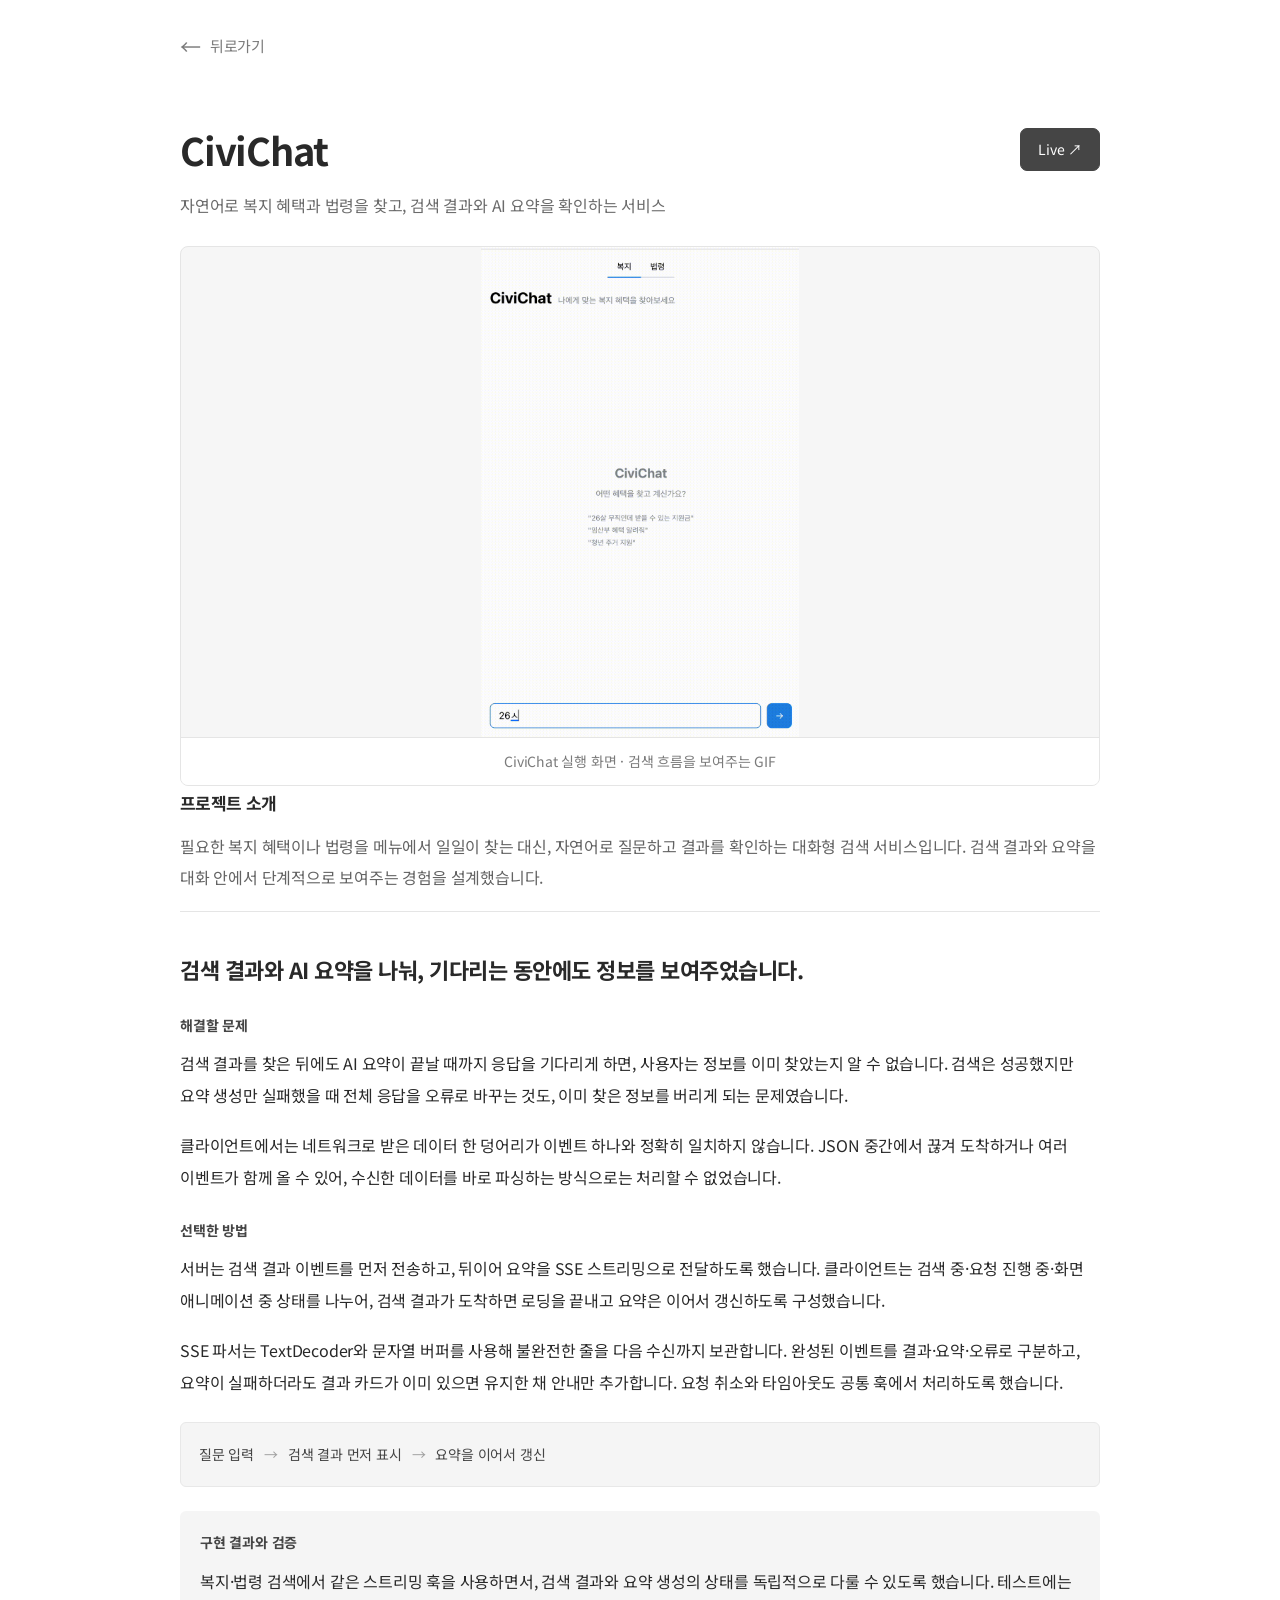
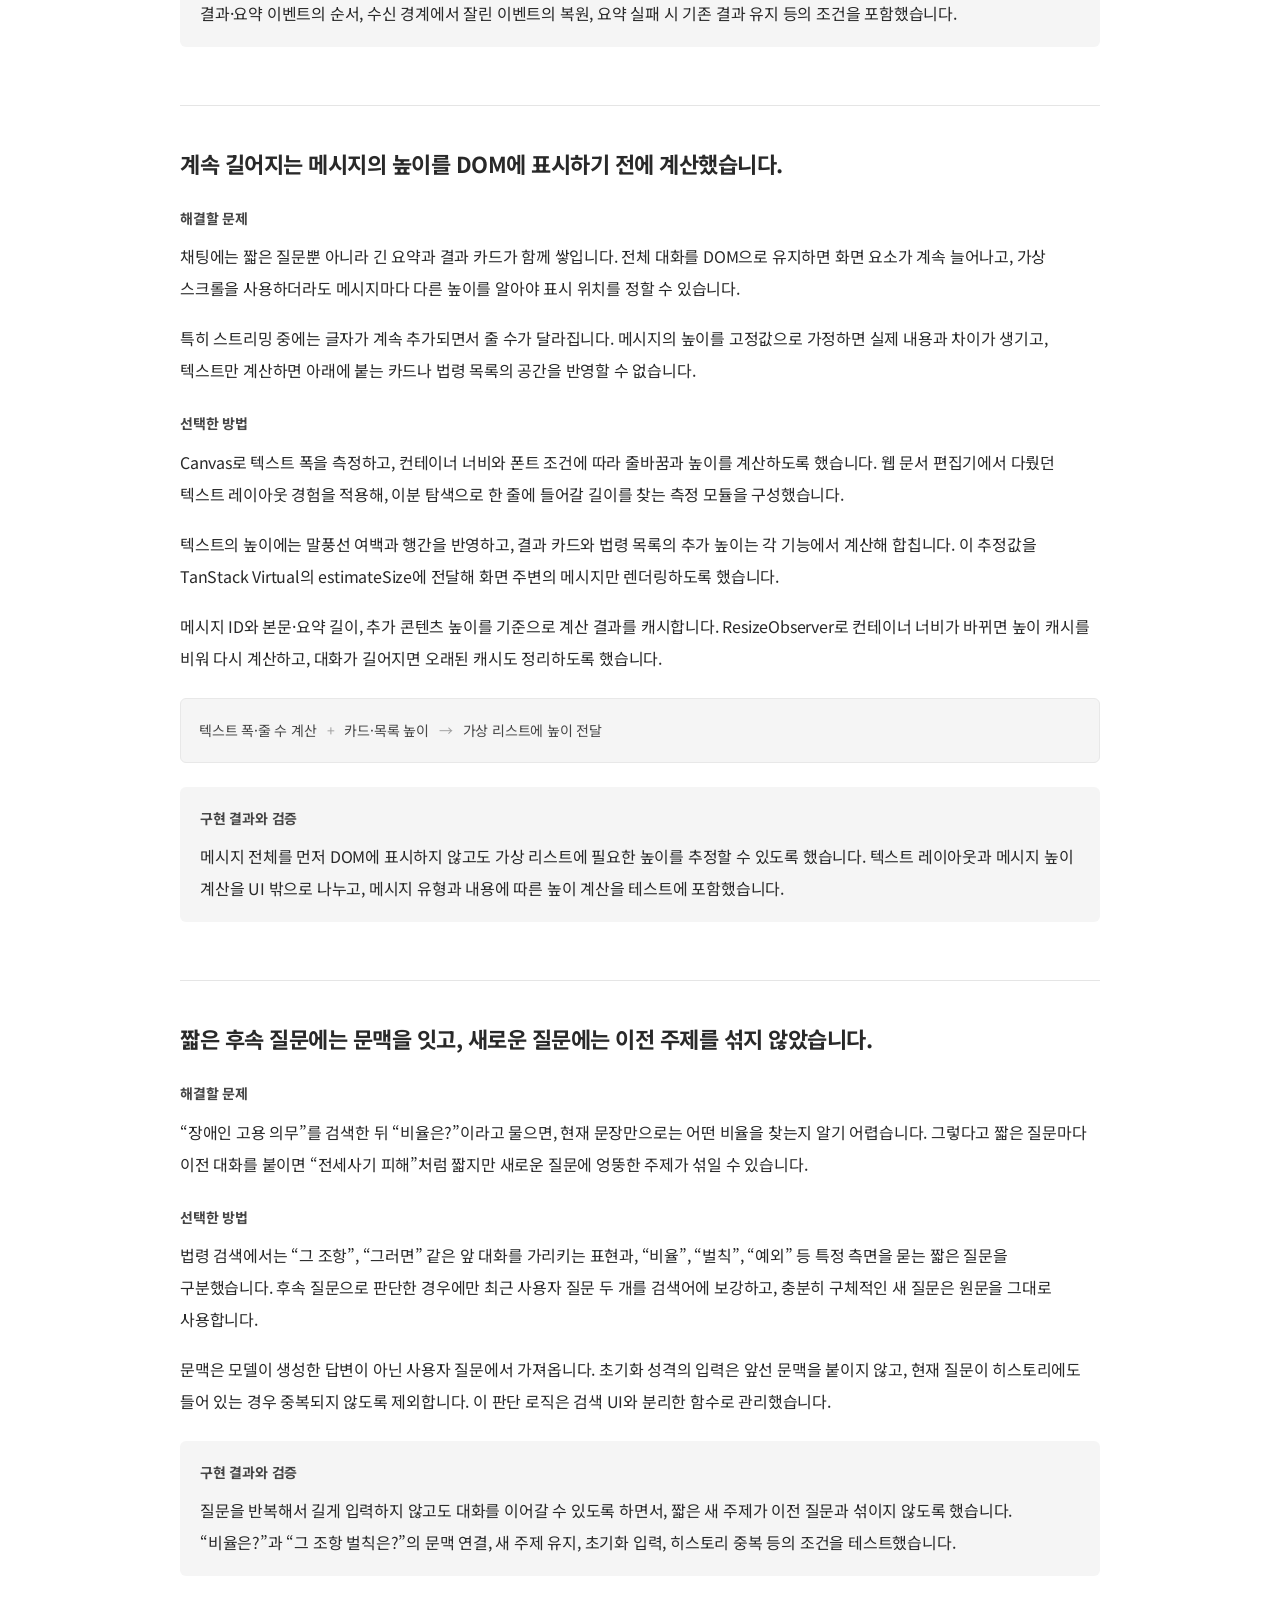
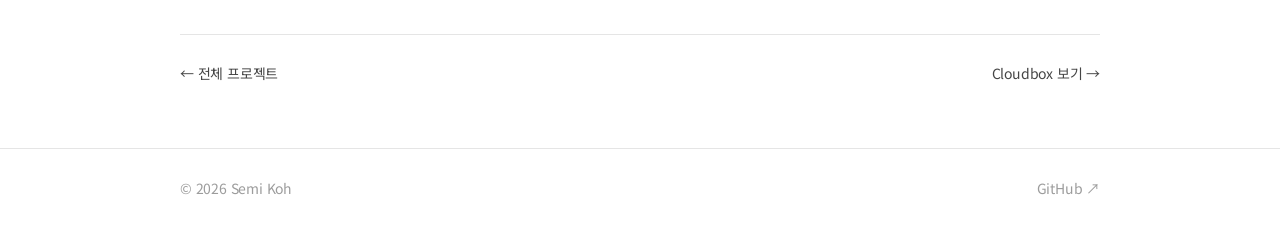
==== project-civichat.html @ ae6868f2 "Create portfolio" ====
<!doctype html><html lang="ko"><head><meta charset="utf-8"><meta name="viewport" content="width=device-width, initial-scale=1"><meta name="description" content="고세미의 프론트엔드 개발 포트폴리오. 렌더링 성능, 복잡한 UI, 오픈소스 기여를 소개합니다."><title>CiviChat · 고세미</title><link rel="stylesheet" href="style.css?v=20261123-17"></head><body><a class="skip" href="#main">본문 바로가기</a><header class="portfolio-back-header"><div class="wrap"><a href="projects.html" aria-label="프로젝트 목록으로 돌아가기"><span aria-hidden="true">←</span> 뒤로가기</a></div></header><main id="main" class="wrap"><article class="project-page project-detail"><header class="project-page-heading"><div class="project-title-row"><h1>CiviChat</h1><a class="button primary project-demo-button" href="https://civichat-kappa.vercel.app" target="_blank" rel="noopener noreferrer">Live ↗</a></div><p>자연어로 복지 혜택과 법령을 찾고, 검색 결과와 AI 요약을 확인하는 서비스</p></header><figure class="project-showcase civichat"><img src="assets/civichat.gif" alt="CiviChat 실행 화면"><figcaption>CiviChat 실행 화면 · 검색 흐름을 보여주는 GIF</figcaption></figure><section class="project-overview"><h2>프로젝트 소개</h2><p>필요한 복지 혜택이나 법령을 메뉴에서 일일이 찾는 대신, 자연어로 질문하고 결과를 확인하는 대화형 검색 서비스입니다. 검색 결과와 요약을 대화 안에서 단계적으로 보여주는 경험을 설계했습니다.</p></section><section class="project-cases">
<section class="project-case"><h3>검색 결과와 AI 요약을 나눠, 기다리는 동안에도 정보를 보여주었습니다.</h3>
<div><h4>해결할 문제</h4><p>검색 결과를 찾은 뒤에도 AI 요약이 끝날 때까지 응답을 기다리게 하면, 사용자는 정보를 이미 찾았는지 알 수 없습니다. 검색은 성공했지만 요약 생성만 실패했을 때 전체 응답을 오류로 바꾸는 것도, 이미 찾은 정보를 버리게 되는 문제였습니다.</p><p>클라이언트에서는 네트워크로 받은 데이터 한 덩어리가 이벤트 하나와 정확히 일치하지 않습니다. JSON 중간에서 끊겨 도착하거나 여러 이벤트가 함께 올 수 있어, 수신한 데이터를 바로 파싱하는 방식으로는 처리할 수 없었습니다.</p></div>
<div><h4>선택한 방법</h4><p>서버는 검색 결과 이벤트를 먼저 전송하고, 뒤이어 요약을 SSE 스트리밍으로 전달하도록 했습니다. 클라이언트는 검색 중·요청 진행 중·화면 애니메이션 중 상태를 나누어, 검색 결과가 도착하면 로딩을 끝내고 요약은 이어서 갱신하도록 구성했습니다.</p><p>SSE 파서는 TextDecoder와 문자열 버퍼를 사용해 불완전한 줄을 다음 수신까지 보관합니다. 완성된 이벤트를 결과·요약·오류로 구분하고, 요약이 실패하더라도 결과 카드가 이미 있으면 유지한 채 안내만 추가합니다. 요청 취소와 타임아웃도 공통 훅에서 처리하도록 했습니다.</p></div>
<div class="case-flow" aria-label="응답 처리 흐름"><span>질문 입력</span><span aria-hidden="true">→</span><span>검색 결과 먼저 표시</span><span aria-hidden="true">→</span><span>요약을 이어서 갱신</span></div>
<div class="case-outcome"><h4>구현 결과와 검증</h4><p>복지·법령 검색에서 같은 스트리밍 훅을 사용하면서, 검색 결과와 요약 생성의 상태를 독립적으로 다룰 수 있도록 했습니다. 테스트에는 결과·요약 이벤트의 순서, 수신 경계에서 잘린 이벤트의 복원, 요약 실패 시 기존 결과 유지 등의 조건을 포함했습니다.</p></div></section>
<section class="project-case"><h3>계속 길어지는 메시지의 높이를 DOM에 표시하기 전에 계산했습니다.</h3>
<div><h4>해결할 문제</h4><p>채팅에는 짧은 질문뿐 아니라 긴 요약과 결과 카드가 함께 쌓입니다. 전체 대화를 DOM으로 유지하면 화면 요소가 계속 늘어나고, 가상 스크롤을 사용하더라도 메시지마다 다른 높이를 알아야 표시 위치를 정할 수 있습니다.</p><p>특히 스트리밍 중에는 글자가 계속 추가되면서 줄 수가 달라집니다. 메시지의 높이를 고정값으로 가정하면 실제 내용과 차이가 생기고, 텍스트만 계산하면 아래에 붙는 카드나 법령 목록의 공간을 반영할 수 없습니다.</p></div>
<div><h4>선택한 방법</h4><p>Canvas로 텍스트 폭을 측정하고, 컨테이너 너비와 폰트 조건에 따라 줄바꿈과 높이를 계산하도록 했습니다. 웹 문서 편집기에서 다뤘던 텍스트 레이아웃 경험을 적용해, 이분 탐색으로 한 줄에 들어갈 길이를 찾는 측정 모듈을 구성했습니다.</p><p>텍스트의 높이에는 말풍선 여백과 행간을 반영하고, 결과 카드와 법령 목록의 추가 높이는 각 기능에서 계산해 합칩니다. 이 추정값을 TanStack Virtual의 estimateSize에 전달해 화면 주변의 메시지만 렌더링하도록 했습니다.</p><p>메시지 ID와 본문·요약 길이, 추가 콘텐츠 높이를 기준으로 계산 결과를 캐시합니다. ResizeObserver로 컨테이너 너비가 바뀌면 높이 캐시를 비워 다시 계산하고, 대화가 길어지면 오래된 캐시도 정리하도록 했습니다.</p></div>
<div class="case-flow" aria-label="메시지 높이 추정 흐름"><span>텍스트 폭·줄 수 계산</span><span aria-hidden="true">+</span><span>카드·목록 높이</span><span aria-hidden="true">→</span><span>가상 리스트에 높이 전달</span></div>
<div class="case-outcome"><h4>구현 결과와 검증</h4><p>메시지 전체를 먼저 DOM에 표시하지 않고도 가상 리스트에 필요한 높이를 추정할 수 있도록 했습니다. 텍스트 레이아웃과 메시지 높이 계산을 UI 밖으로 나누고, 메시지 유형과 내용에 따른 높이 계산을 테스트에 포함했습니다.</p></div></section>
<section class="project-case"><h3>짧은 후속 질문에는 문맥을 잇고, 새로운 질문에는 이전 주제를 섞지 않았습니다.</h3>
<div><h4>해결할 문제</h4><p>“장애인 고용 의무”를 검색한 뒤 “비율은?”이라고 물으면, 현재 문장만으로는 어떤 비율을 찾는지 알기 어렵습니다. 그렇다고 짧은 질문마다 이전 대화를 붙이면 “전세사기 피해”처럼 짧지만 새로운 질문에 엉뚱한 주제가 섞일 수 있습니다.</p></div>
<div><h4>선택한 방법</h4><p>법령 검색에서는 “그 조항”, “그러면” 같은 앞 대화를 가리키는 표현과, “비율”, “벌칙”, “예외” 등 특정 측면을 묻는 짧은 질문을 구분했습니다. 후속 질문으로 판단한 경우에만 최근 사용자 질문 두 개를 검색어에 보강하고, 충분히 구체적인 새 질문은 원문을 그대로 사용합니다.</p><p>문맥은 모델이 생성한 답변이 아닌 사용자 질문에서 가져옵니다. 초기화 성격의 입력은 앞선 문맥을 붙이지 않고, 현재 질문이 히스토리에도 들어 있는 경우 중복되지 않도록 제외합니다. 이 판단 로직은 검색 UI와 분리한 함수로 관리했습니다.</p></div>
<div class="case-outcome"><h4>구현 결과와 검증</h4><p>질문을 반복해서 길게 입력하지 않고도 대화를 이어갈 수 있도록 하면서, 짧은 새 주제가 이전 질문과 섞이지 않도록 했습니다. “비율은?”과 “그 조항 벌칙은?”의 문맥 연결, 새 주제 유지, 초기화 입력, 히스토리 중복 등의 조건을 테스트했습니다.</p></div></section></section><nav class="project-bottom-nav" aria-label="프로젝트 이동"><a href="projects.html">← 전체 프로젝트</a><a href="project-cloudbox.html">Cloudbox 보기 →</a></nav></article></main><footer><div class="wrap"><span>© 2026 Semi Koh</span><a href="https://github.com/semimikoh" target="_blank" rel="noopener noreferrer">GitHub ↗</a></div></footer><script src="script.js"></script></body></html>
---- style.css ----
@import url('https://fonts.googleapis.com/css2?family=Noto+Sans+KR:wght@400;500;600;700&display=swap');
:root{--accent:#6c6c6c;--ink:#2c2c2c;--muted:#808080;--line:#e3e3e3;--surface:#f7f7f7}*{box-sizing:border-box}html{scroll-behavior:smooth;scroll-padding-top:80px}body{margin:0;background:#ffffff;color:var(--ink);font:16px/1.95 'Noto Sans KR',sans-serif;word-break:keep-all}a{color:inherit;text-decoration:none}a:hover{color:var(--accent)}a:focus-visible,button:focus-visible{outline:2px solid var(--accent);outline-offset:5px}::selection{background:#e9e9e9}.wrap{max-width:880px;margin:auto;padding:0 34px}.header{border-bottom:1px solid var(--line)}.header .wrap{height:53px;display:flex;align-items:center;justify-content:space-between;font-size:14px;color:var(--muted)}.header .section-name{font-size:14px;letter-spacing:1.6px;color:var(--accent);font-weight:700}.profile{padding:40px 0 75px;display:grid;grid-template-columns:205px 1fr;gap:30px}.profile-mark{height:205px;border:1.5px solid var(--accent);border-radius:50%;background:#f7f7f7;display:flex;align-items:center;justify-content:center;font:400 92px/1 Georgia,serif;color:#555555}.profile-mark span{color:#a8a8a8}h1{font-size:32px;line-height:1.5;letter-spacing:-1.2px;margin:0 0 4px}p{margin:0 0 20px}.subtitle{color:var(--muted);margin-bottom:16px}.profile-text{font-size:16px;line-height:2.05}.profile-text p{margin-bottom:24px}.profile-links{display:flex;gap:11px;flex-wrap:wrap;font-size:14px;color:var(--accent);margin-top:30px}.profile-links span{color:var(--line)}.home-links{display:grid;grid-template-columns:repeat(3,1fr);gap:20px;margin:8px 0 55px}.home-links>a{border:1px solid var(--line);border-radius:10px;padding:21px 20px;transition:border-color .15s}.home-links>a:hover{border-color:var(--accent)}.home-links h2{font-size:16px;margin:0 0 9px}.home-links p{font-size:14px;color:var(--muted);line-height:1.9;margin:0 0 17px}.keywords{font-size:14px;color:var(--accent);line-height:1.8}.education{padding-bottom:20px}.education h2{font-size:18px;color:var(--accent);border-bottom:1px solid var(--line);padding-bottom:7px}.education h3{font-size:16px;margin:5px 0}.education p{font-size:14px}.date{color:var(--muted);font-size:14px}.page-intro{padding:48px 0 0}.page-intro h1{font-size:23px;letter-spacing:-.7px;color:var(--accent);border-bottom:1px solid var(--line);padding-bottom:5px;margin:0 0 23px}.page-intro p{color:var(--muted);font-size:14px}.career{padding:26px 0 34px;border-bottom:1px solid var(--line)}.career:last-child{border-bottom:0}.career h2{font-size:17px;line-height:1.6;margin:0 0 4px}.career .date{display:inline-block;margin:0 0 7px}.role{font-size:14px;color:var(--muted);margin:0 0 14px}.role br{display:none}.tags{display:flex;flex-wrap:wrap;gap:8px;margin:13px 0 19px}.tag{color:var(--accent);border:1px solid #dbdbdb;border-radius:14px;padding:0 10px;font-size:14px;line-height:1.7}.case{margin:25px 0}.case:last-child{margin-bottom:0}.case h3{font-size:16px;margin:0 0 9px;line-height:1.7}.case p{font-size:14px;margin:6px 0;line-height:1.95}.case b{color:var(--accent);font-size:14px;margin-right:6px}.case b:after{content:':';margin-left:2px}.case a{color:var(--accent);font-size:14px;text-decoration:underline;text-underline-offset:4px}.project{margin:38px 0 60px}.project-top{display:grid;grid-template-columns:1fr 1fr;gap:40px;align-items:start}.project-visual{min-height:250px;display:flex;align-items:center;justify-content:center;background:#f6f6f6;padding:16px}.project-visual img{width:100%;display:block}.project-visual.phone{background:white}.project-visual.phone img{width:auto;max-width:100%;max-height:480px;border:1px solid var(--line);border-radius:18px}.eyebrow{font-size:14px;letter-spacing:1.2px;color:var(--muted)}.project-copy h2{font-size:24px;margin:7px 0 14px;letter-spacing:-.7px}.project-copy p{font-size:14px;line-height:2}.actions{display:flex;gap:10px;margin:20px 0}.button{display:inline-block;border:1px solid var(--accent);color:var(--accent);border-radius:22px;padding:6px 15px;font-size:14px}.button.primary{background:var(--accent);color:white}.project-stories{margin-top:35px}.detail>div{margin:28px 0}.detail h3{font-size:18px;line-height:1.7;margin:0 0 13px}.detail p{font-size:14px;line-height:2}.oss-row{display:grid;grid-template-columns:125px 1fr 20px;gap:20px;border-bottom:1px solid var(--line);padding:24px 0}.oss-row h3{font-size:16px;margin:0 0 5px}.oss-row p{font-size:14px;color:#686868;margin:0}.repo{font-size:14px;color:var(--accent);font-weight:600}.pr{font-size:14px;color:var(--muted)}.section{margin-bottom:35px}.about-grid{display:grid;grid-template-columns:120px 1fr;gap:24px;margin:0 0 40px}.about-grid h2{font-size:14px;margin:0;padding-top:3px;text-align:right}.about-grid p{font-size:14px;line-height:2.1;margin:0 0 23px}.small-link{color:var(--accent);font-size:14px}.section>.eyebrow{color:var(--accent)}.section>h2{font-size:18px}.stack{display:grid;grid-template-columns:repeat(3,1fr);gap:22px}.stack h3{font-size:14px}.stack p{font-size:14px;color:var(--muted)}.contact{border-top:1px solid var(--line);padding-top:25px;margin-top:25px;display:flex;align-items:center;justify-content:space-between;gap:20px}.contact h2{font-size:16px;margin:5px 0}.contact p{font-size:14px;color:var(--muted)}footer{margin:55px 0 0;padding:20px 0;border-top:1px solid var(--line);font-size:14px;color:var(--muted)}footer .wrap{display:flex;justify-content:space-between}.skip{position:absolute;top:-100px}.skip:focus{top:0;background:white;z-index:30}.filter{display:none}@media(max-width:700px){.wrap{padding:0 24px}.profile{grid-template-columns:1fr;padding:30px 0 40px;gap:23px}.profile-mark{width:110px;height:110px;font-size:52px}.profile h1{font-size:29px}.home-links{grid-template-columns:repeat(2,1fr);gap:12px}.home-links>a{padding:18px}.profile-text{font-size:14px}.project-top{grid-template-columns:1fr;gap:22px}.project-visual.phone img{max-height:400px}.about-grid{grid-template-columns:1fr;gap:7px;margin-bottom:25px}.about-grid h2{text-align:left;color:var(--accent);font-size:16px}.stack{grid-template-columns:1fr;gap:0}.oss-row{grid-template-columns:85px 1fr 12px;gap:10px}.contact{flex-direction:column;align-items:start}.page-intro{padding-top:30px}}

.section-title{font-size:22px!important;letter-spacing:-.5px;color:var(--accent);border-bottom:1px solid var(--line);padding-bottom:5px;margin:40px 0 18px}.experience-oss{margin-top:45px}.home-links .keywords{font-size:14px}.project-stories .detail{margin-top:28px}

/* Shared header: same green accent, borders and spacing as the document. */
.site-header{background:#ffffff;border-bottom:1px solid var(--line)}
.site-header>.wrap{min-height:82px;display:flex;justify-content:space-between;align-items:center;gap:24px}
.site-name{display:inline-flex;align-items:baseline;gap:1px;font-size:20px;font-weight:700;letter-spacing:-.7px;color:var(--ink)}
.site-name span{color:var(--accent)}
.site-header nav{display:flex;align-items:center;gap:8px}
.site-header nav a{display:inline-flex;justify-content:center;align-items:center;min-height:38px;padding:6px 17px;border:1px solid var(--line);border-radius:7px;background:#ffffff;font-size:14px;font-weight:500;line-height:1.6;color:#636363;transition:color .15s,background-color .15s,border-color .15s}
.site-header nav a:hover{color:var(--accent);background:var(--surface);border-color:#cbcbcb}
.site-header nav a[aria-current="page"]{background:var(--accent);border-color:var(--accent);color:#ffffff;font-weight:600}
.site-header nav a:focus-visible{outline:2px solid var(--accent);outline-offset:3px}
.home-links>a:focus-visible{outline:2px solid var(--accent);outline-offset:3px}
@media(max-width:450px){.site-header>.wrap{min-height:74px;gap:12px}.site-name{font-size:18px}.site-header nav{gap:6px}.site-header nav a{min-height:36px;padding:6px 10px;font-size:14px}}
@media(prefers-reduced-motion:reduce){html{scroll-behavior:auto}.site-header nav a{transition:none}}

.site-header>.wrap{justify-content:center;min-height:92px}
.site-header nav{justify-content:center;gap:16px}
.site-header nav a{min-height:46px;padding:10px 27px;font-size:16px}
@media(max-width:450px){.site-header>.wrap{min-height:82px}.site-header nav{gap:10px}.site-header nav a{min-height:44px;padding:9px 19px;font-size:16px}}

.home-links{grid-template-columns:repeat(2,minmax(0,1fr))}
@media(max-width:450px){.home-links{grid-template-columns:1fr}}

/* Project index and vertical case studies */
.projects-heading{padding:48px 0 34px}.project-kicker{font-size:14px;letter-spacing:1px;color:var(--accent);margin:0 0 10px;font-weight:500}.projects-heading h1{font-size:29px;margin:0 0 10px}.projects-heading>p:last-child{font-size:16px;color:var(--muted);margin:0}.project-grid{display:grid;grid-template-columns:repeat(2,minmax(0,1fr));gap:24px}.project-card{display:block;border:1px solid var(--line);border-radius:10px;overflow:hidden;color:var(--ink);transition:border-color .15s}.project-card:hover{color:var(--ink);border-color:var(--accent)}.project-card:focus-visible{outline:2px solid var(--accent);outline-offset:4px}.project-card-cover{height:225px;overflow:hidden;background:var(--surface);display:flex;align-items:center;justify-content:center;border-bottom:1px solid var(--line)}.project-card-cover img{width:100%;height:100%;object-fit:contain}.project-card-cover.civichat{background:#f6f6f6}.project-card-body{padding:24px}.project-card-body h2{font-size:23px;line-height:1.5;margin:5px 0 12px;letter-spacing:-.7px}.project-card-body>p{font-size:14px;color:#6f6f6f;min-height:76px;line-height:1.9;margin-bottom:16px}.project-card-body .tags{min-height:40px;margin:0 0 20px;align-content:start}.project-card-link{display:flex;justify-content:space-between;color:var(--accent);font-size:14px;border-top:1px solid var(--line);padding-top:15px}.back-link{display:inline-block;font-size:14px;color:var(--muted);margin:32px 0 24px}.project-page-heading{margin:0 0 30px}.project-page-heading h1{font-size:38px;margin:5px 0 12px}.project-page-heading>p:last-child{font-size:16px;line-height:1.9;color:#6b6b6b;margin:0;max-width:650px}.project-showcase{margin:0;background:#f6f6f6;border:1px solid var(--line);border-radius:8px;overflow:hidden}.project-showcase img{display:block;width:100%;height:auto;max-height:560px;object-fit:contain}.project-showcase.civichat img{height:490px;max-height:none;width:100%}.project-showcase figcaption{font-size:14px;text-align:center;color:var(--muted);border-top:1px solid var(--line);padding:10px;background:#ffffff}.project-actions{margin:23px 0 10px}.project-actions .button{padding:8px 20px;font-size:14px}.demo-hint{font-size:14px;color:var(--muted);margin:0 0 42px}.project-overview{border-top:1px solid var(--line);padding:30px 0}.project-overview h2,.project-cases>h2{font-size:21px;margin:0 0 20px;letter-spacing:-.6px}.project-overview>p{font-size:16px;line-height:2}.project-meta{margin:25px 0 0}.project-meta>div{display:grid;grid-template-columns:95px 1fr;gap:15px;margin:12px 0;font-size:14px}.project-meta dt{color:var(--muted)}.project-meta dd{margin:0}.project-meta .tags{margin:0}.project-cases{border-top:1px solid var(--line);padding:30px 0 0}.project-case{padding:20px 0 32px;border-bottom:1px solid var(--line)}.project-case:last-child{border-bottom:0}.case-number{font-size:14px;font-weight:600;color:var(--accent)}.project-case h3{font-size:19px;margin:6px 0 23px;letter-spacing:-.5px;line-height:1.65}.project-case h4{font-size:14px;color:var(--accent);margin:0 0 6px}.project-case p{font-size:16px;line-height:2;margin:0 0 22px}.project-bottom-nav{display:flex;justify-content:space-between;gap:20px;border-top:1px solid var(--line);padding:25px 0;font-size:14px;color:var(--accent)}@media(max-width:700px){.project-grid{grid-template-columns:1fr}.project-card-cover{height:230px}.project-card-body>p{min-height:0}.project-card-body .tags{min-height:0}.projects-heading{padding-top:32px}.project-page-heading h1{font-size:32px}.project-page-heading>p:last-child{font-size:16px}.project-showcase.civichat img{height:400px}.project-meta>div{grid-template-columns:78px 1fr;gap:10px}.project-case h3{font-size:18px}}@media(prefers-reduced-motion:reduce){.project-card{transition:none}}

.case-index{display:flex;flex-wrap:wrap;gap:8px 20px;padding:15px 0 22px;border-bottom:1px solid var(--line);margin-bottom:15px}.case-index a{font-size:14px;color:var(--accent);text-decoration:underline;text-underline-offset:4px}.project-case{padding:33px 0 38px}.project-case h3{font-size:23px;line-height:1.6;margin:9px 0 28px}.project-case p{margin-bottom:18px}.project-case>div{margin-bottom:24px}.case-flow{display:flex;flex-wrap:wrap;gap:10px;align-items:center;background:var(--surface);border:1px solid #e8e8e8;border-radius:6px;padding:18px;font-size:14px;color:var(--accent)}.case-flow span[aria-hidden]{color:#9f9f9f}.case-outcome{border-left:2px solid #bfbfbf;padding:0 0 0 18px}.case-outcome p:last-child{margin-bottom:0}.source-link{font-size:14px;color:var(--accent);text-decoration:underline;text-underline-offset:4px}@media(max-width:700px){.project-case h3{font-size:20px}.case-flow{padding:14px;gap:8px}.case-index{gap:8px 14px}}

/* Compact Cloudbox detail: title action, overview, then case studies. */
.project-title-row{display:flex;align-items:center;justify-content:space-between;gap:20px;margin:5px 0 14px}
.project-title-row h1{margin:0;line-height:1.4}
.project-title-row .project-demo-button{flex-shrink:0;border-radius:7px;padding:9px 17px;font-size:14px;line-height:1.6}
.project-detail .project-page-heading{margin-bottom:25px}
.project-detail .demo-hint{margin:12px 0 32px;font-size:14px}
.project-detail .project-overview{border:0;padding:0 0 18px}
.project-detail .project-overview h2{font-size:17px;margin-bottom:12px}
.project-detail .project-overview>p{color:#636363;margin:0;line-height:1.95}
.project-detail .project-cases{padding-top:0}
.project-detail .project-case{padding:32px 0 34px}
.project-detail .project-case h3{font-size:22px;line-height:1.6;margin:8px 0 24px}
.project-detail .project-case h4{margin-bottom:8px;font-size:14px}
.project-detail .project-case>div{margin-bottom:24px}
.project-detail .case-flow{margin:22px 0 26px}
.project-detail .case-outcome{border-left:0;border-radius:6px;background:var(--surface);padding:18px 20px}
@media(max-width:700px){.project-title-row{gap:12px}.project-title-row h1{font-size:30px}.project-title-row .project-demo-button{font-size:14px;padding:9px 12px}.project-detail .project-case h3{font-size:20px}}

.project-detail{padding-top:38px}.site-header nav a.nav-back{font-size:14px;padding:10px 14px;background:transparent;color:var(--muted);border-color:transparent}.site-header nav a.nav-back:hover{color:var(--accent);background:var(--surface)}@media(max-width:450px){.site-header nav{flex-wrap:wrap;padding:12px 0;gap:8px}.site-header nav a.nav-back{font-size:14px;padding:8px;min-height:36px}.project-detail{padding-top:28px}}

.site-header.has-back>.wrap{position:relative}.site-header.has-back>.wrap>.nav-back{position:absolute;left:34px;font-size:14px;color:var(--muted);padding:10px 0}.site-header.has-back>.wrap>.nav-back:hover{color:var(--accent)}@media(max-width:700px){.site-header.has-back>.wrap{flex-direction:column;align-items:stretch;gap:0;padding-top:8px;padding-bottom:4px}.site-header.has-back>.wrap>.nav-back{position:static;align-self:flex-start;padding:5px 0;font-size:14px}.site-header.has-back nav{padding:6px 0 10px;justify-content:center}}

/* Portfolio home: introduction, work, projects, and open source. */
.home-intro{padding:48px 0 42px}.home-label{font-size:14px;letter-spacing:1.5px;color:var(--accent);margin:0 0 12px}.home-intro h1{font-size:34px;letter-spacing:-1px;margin:0 0 18px}.home-summary{font-size:20px;line-height:1.85;font-weight:500;margin:0 0 20px;letter-spacing:-.5px}.home-intro-detail{color:#727272;font-size:16px;line-height:2;margin:0}.home-intro .profile-links{margin-top:24px;font-size:14px}.home-section{padding:32px 0 38px;border-top:1px solid var(--line)}.home-section-head{display:flex;justify-content:space-between;align-items:center;gap:20px;margin:0 0 24px}.home-section-head h2{font-size:22px;letter-spacing:-.5px;margin:0}.home-section-head>a{font-size:14px;color:var(--accent);white-space:nowrap}.home-career-item{display:grid;grid-template-columns:185px 1fr 18px;gap:22px;align-items:start;padding:23px 0;border-top:1px solid var(--line)}.home-career-item:first-child{border-top:0;padding-top:0}.home-career-item:last-child{padding-bottom:0}.home-career-name h3{font-size:16px;margin:0 0 5px;font-weight:600}.home-career-name>span{color:var(--muted);font-size:14px}.home-career-item h4{font-size:16px;font-weight:500;line-height:1.8;margin:0 0 7px}.home-career-item p{font-size:14px;color:#727272;margin:0;line-height:1.95}.row-arrow{color:var(--accent);font-size:16px}.home-section .project-card-body>p{min-height:0}.home-section .project-card-cover{height:210px}.home-section-desc{color:var(--muted);font-size:14px;margin:0 0 20px}.home-oss-item{display:grid;grid-template-columns:110px 1fr 82px;align-items:start;gap:18px;padding:22px 0;border-top:1px solid var(--line)}.home-oss-repo{font-size:14px;color:var(--accent);font-weight:600}.home-oss-item h3{font-size:16px;font-weight:500;margin:0 0 5px;line-height:1.8}.home-oss-item p{font-size:14px;color:var(--muted);line-height:1.9;margin:0}.home-oss-pr{font-size:14px;color:var(--accent);text-align:right}.home-career-item:hover h4,.home-oss-item:hover h3{color:var(--accent)}@media(max-width:700px){.home-intro{padding:32px 0}.home-intro h1{font-size:30px}.home-summary{font-size:18px}.home-summary br,.home-intro-detail br{display:none}.home-section{padding:27px 0 30px}.home-section-head{align-items:baseline;gap:12px}.home-section-head h2{font-size:20px}.home-section-head>a{font-size:14px}.home-career-item{grid-template-columns:1fr 18px;gap:12px}.home-career-name{grid-column:1}.home-career-item>div:nth-child(2){grid-column:1}.home-career-item .row-arrow{grid-column:2;grid-row:1}.home-oss-item{grid-template-columns:1fr auto;gap:6px 12px}.home-oss-repo{grid-column:1}.home-oss-item>div{grid-column:1 / -1;grid-row:2}.home-oss-pr{grid-column:2;grid-row:1}}

/* Cohesive editorial layout: a clear introduction, work timeline and case studies. */
:root{--accent:#5e5e5e;--ink:#303030;--muted:#7d7d7d;--line:#e7e7e7;--surface:#f6f6f6}
body{color:var(--ink);background:#ffffff;letter-spacing:-.2px}
.wrap{max-width:1080px;padding-left:40px;padding-right:40px}
.site-header{background:#ffffffed;backdrop-filter:blur(12px);position:sticky;top:0;z-index:20}
.site-header>.wrap{min-height:84px}
.site-header nav{gap:8px;padding:5px;background:#f4f4f4;border:1px solid #ebebeb;border-radius:11px}
.site-header nav a{border:0;background:transparent;border-radius:7px;min-height:40px;padding:8px 27px;color:#6f6f6f;font-weight:500}
.site-header nav a:hover{background:#ededed}
.site-header nav a[aria-current="page"]{background:var(--accent);box-shadow:0 2px 5px #42424210;color:#ffffff}
.page-eyebrow,.section-eyebrow{font-size:14px;color:var(--accent);letter-spacing:1.5px;font-weight:500;margin:0 0 12px}
.portfolio-home .home-intro{padding:64px 0 54px;position:relative}
.home-label{display:flex;align-items:center;gap:12px;letter-spacing:1.9px;font-size:14px}
.label-line{width:28px;height:2px;background:var(--accent)}
.portfolio-home .home-intro h1{font-size:49px;line-height:1.35;letter-spacing:-2px;margin:18px 0 25px;font-weight:700}
.name-period{color:var(--accent)}
.portfolio-home .home-summary{font-size:24px;font-weight:500;line-height:1.8;letter-spacing:-.8px;margin-bottom:22px}
.portfolio-home .home-intro-detail{font-size:16px;line-height:1.95;color:#7d7d7d}
.portfolio-home .profile-links{margin-top:30px;gap:15px}
.home-section{padding:43px 0 47px}
.home-section-head{margin-bottom:28px;align-items:end}
.home-section-head h2{font-size:26px;letter-spacing:-1px;line-height:1.5}
.home-section-head .section-eyebrow{font-size:14px;margin:0 0 9px;letter-spacing:1.1px}
.home-section-head>a{padding-bottom:3px;color:#797979}
.home-career-list{border:1px solid var(--line);border-radius:12px;overflow:hidden;padding:0 25px;background:#ffffff}
.home-career-item{grid-template-columns:205px 1fr 20px;padding:25px 0!important;gap:23px}
.home-career-item:hover{background:#fdfdfd}
.home-career-name h3{font-size:17px;letter-spacing:-.5px;margin-bottom:8px}
.home-career-name>span{font-size:14px;color:#8d8d8d}
.home-career-item h4{font-size:17px;font-weight:500;letter-spacing:-.4px}
.home-career-item p{font-size:15px;line-height:1.9;color:#7f7f7f}
.project-grid{gap:25px}.project-card{border-color:var(--line);border-radius:12px;transition:box-shadow .2s,border-color .2s}
.project-card:hover{box-shadow:0 10px 30px #3d3d3d09;border-color:#c2c2c2}
.home-section .project-card-cover{height:255px;background:#f5f5f5}
.project-card-body{padding:25px 27px}
.project-card-body h2{font-size:26px;margin:7px 0 14px}
.project-card-body>p{font-size:16px;line-height:1.9}
.project-card-body .project-kicker{color:#878787;letter-spacing:0}
.tag{font-size:14px;background:#f7f7f7;border-color:#e7e7e7;padding:3px 10px;color:#7a7a7a;border-radius:5px}
.home-oss-item{padding:24px 0;grid-template-columns:130px 1fr 90px}.home-oss-item h3{font-size:17px}.home-oss-item p{font-size:15px;color:#8c8c8c}
.home-oss-repo{align-self:start;padding-top:3px}.home-oss-pr{padding-top:3px}
.career-intro{padding:53px 0 40px;margin-bottom:10px;border-bottom:1px solid var(--line)}
.career-intro h1{font-size:34px;line-height:1.5;letter-spacing:-1.3px;margin:0 0 17px}
.career-intro>p:not(.page-eyebrow){font-size:16px;color:#828282;line-height:1.9;margin-bottom:27px}
.career-index{display:flex;gap:8px;flex-wrap:wrap}
.career-index a{font-size:14px;line-height:1.6;padding:7px 13px;border:1px solid var(--line);border-radius:6px;color:#787878;background:#ffffff}
.career-index a:hover{background:var(--surface);border-color:#d1d1d1;color:var(--accent)}
.career-page .career{display:grid;grid-template-columns:225px minmax(0,1fr);gap:35px;padding:36px 0 43px;border-bottom:1px solid var(--line);position:relative}
.career-company{align-self:start;position:sticky;top:115px;padding-left:17px;border-left:2px solid #d2d2d2}
.career-page .career-company h2{font-size:21px;letter-spacing:-.7px;margin:0 0 13px;line-height:1.5}
.career-page .career-company .date{font-size:14px;color:#797979;margin-bottom:13px}
.career-page .career-company .role{font-size:14px;color:#919191;line-height:1.9;margin-bottom:20px}
.career-page .career-company .role br{display:block}
.career-page .career-company .tags{gap:6px}.career-page .career-company .tag{font-size:14px;padding:2px 7px}
.career-work{min-width:0;display:flex;flex-direction:column;gap:19px}
.career-page .case{background:#ffffff;border:1px solid var(--line);border-radius:11px;padding:25px 25px 21px;margin:0;overflow:hidden}
.case-heading{display:flex;align-items:baseline;gap:10px;margin-bottom:20px}
.case-dot{flex:none;width:6px;height:6px;border-radius:50%;background:#9a9a9a}
.career-page .case-heading h3{font-size:19px;font-weight:600;line-height:1.65;letter-spacing:-.6px;margin:0}
.career-page .case>p{font-size:16px;line-height:1.95;color:#787878;display:grid;grid-template-columns:35px 1fr;column-gap:10px;margin:14px 0}
.career-page .case>p>b{font-size:14px;font-weight:500;color:#929292;line-height:2.2;margin:0}
.career-page .case>p>b:after{content:none}
.career-result{background:#f6f6f6;border-radius:6px;padding:14px 16px;margin:20px 0 0;display:grid;grid-template-columns:35px 1fr;gap:10px}
.career-result>span{font-size:14px;line-height:1.9;font-weight:500;color:var(--accent)}
.career-page .career-result p{font-size:15px;line-height:1.9;color:#686868;margin:0}
.career-page .case>a{display:inline-block;font-size:14px;margin-top:15px;text-decoration:none;color:#7b7b7b}
.career-page .case>a:hover{text-decoration:underline}
.career-page .career-additional{margin:54px 0 45px}
.additional-heading{margin:0 0 25px}.additional-heading h2{font-size:25px;line-height:1.6;letter-spacing:-.8px;margin:0 0 10px}.additional-heading>p:not(.page-eyebrow){font-size:16px;color:var(--muted)}
.career-page .oss-row{grid-template-columns:130px 1fr 20px;padding:23px 0}.career-page .oss-row h3{font-size:17px}.career-page .oss-row p{font-size:15px;line-height:1.9;color:#828282}.career-page .oss-row .repo,.career-page .oss-row .pr{font-size:14px}
.career-page .stack{gap:16px}.career-page .stack>div{border:1px solid var(--line);border-radius:9px;padding:19px 20px;background:#fdfdfd}.career-page .stack h3{font-size:16px;color:#686868;margin:0 0 14px}.career-page .stack p{font-size:14px;color:#8d8d8d;line-height:2;margin:0}
footer{margin-top:35px;padding:26px 0;color:#9c9c9c}footer .wrap{font-size:14px}
@media(max-width:850px){.wrap{padding-left:28px;padding-right:28px}.career-page .career{grid-template-columns:180px minmax(0,1fr);gap:22px}.career-page .case{padding:22px 20px}.home-career-item{grid-template-columns:170px 1fr 18px;gap:17px}.home-career-item p{font-size:14px}}
@media(max-width:700px){.wrap{padding-left:22px;padding-right:22px}.site-header>.wrap{min-height:78px}.site-header nav{gap:4px}.site-header nav a{padding:8px 21px}.portfolio-home .home-intro{padding:37px 0 35px}.portfolio-home .home-intro h1{font-size:39px;letter-spacing:-1.5px;margin:14px 0 20px}.portfolio-home .home-summary{font-size:20px;line-height:1.85;letter-spacing:-.6px}.portfolio-home .home-intro-detail{font-size:16px}.home-section{padding:30px 0}.home-section-head{align-items:start;gap:14px;margin-bottom:22px}.home-section-head h2{font-size:22px}.home-section-head>a{font-size:14px;margin-top:30px}.home-section-head .section-eyebrow{font-size:14px;letter-spacing:.5px}.home-career-list{padding:0 20px}.home-career-item{grid-template-columns:1fr 18px;gap:10px;padding:22px 0!important}.home-career-name h3{font-size:17px;margin-bottom:3px}.home-career-name>span{font-size:14px}.home-career-item h4{font-size:16px}.home-career-item p{font-size:15px}.home-section .project-card-cover{height:230px}.project-card-body{padding:23px}.home-oss-item{grid-template-columns:1fr auto;gap:7px 12px}.home-oss-item h3{font-size:16px}.home-oss-item p{font-size:15px}.career-intro{padding:34px 0 29px}.career-intro h1{font-size:29px}.career-page .career{grid-template-columns:1fr;gap:17px;padding:30px 0}.career-company{position:static;top:auto;padding-left:14px}.career-page .career-company h2{font-size:21px;margin-bottom:8px}.career-page .career-company .date{margin-bottom:8px}.career-page .career-company .role{margin-bottom:12px}.career-page .career-company .tags{margin-bottom:0}.career-work{gap:15px}.career-page .case{padding:22px 20px}.career-page .case-heading h3{font-size:18px}.career-page .case>p{grid-template-columns:30px 1fr;gap:8px;font-size:16px}.career-result{padding:13px;grid-template-columns:30px 1fr;gap:8px}.career-page .career-result p{font-size:15px}.additional-heading h2{font-size:23px}.career-page .oss-row{grid-template-columns:90px 1fr 14px;gap:12px}.career-page .stack{grid-template-columns:1fr}.site-header.has-back>.wrap>.nav-back{left:28px}.home-section-desc{font-size:15px}}
@media(prefers-reduced-motion:reduce){.project-card{transition:none}}

/* Career as an indented document, matching the reference's reading flow. */
.career-page{max-width:940px}
.career-page .career-intro{padding:40px 0 18px;margin:0;border:0}
.career-page .career-intro .page-eyebrow{margin-bottom:8px;font-size:14px}
.career-page .career-intro h1{font-size:28px;margin:0;padding-bottom:17px;border-bottom:1px solid var(--line)}
.career-page .career{display:block;padding:27px 0 31px;border-bottom:1px solid var(--line)}
.career-page .career-company{position:static;top:auto;padding:0;border:0;margin:0 0 23px}
.career-page .career-company h2{font-size:21px;margin:0 0 8px}
.career-page .career-company .date{display:inline-block;font-size:14px;margin:0 0 6px;color:#818181}
.career-page .career-company .role{font-size:14px;color:#8e8e8e;line-height:1.9;margin:0}
.career-page .career-company .role br{display:inline}
.career-page .career-company .role br:after{content:" · "}
.career-page .career-work{display:block;margin-left:20px;padding:0}
.career-page .case{border:0;border-radius:0;background:transparent;padding:0;margin:0 0 27px;overflow:visible}
.career-page .case:last-child{margin-bottom:0}
.career-page .case>h3{font-size:17px;font-weight:600;letter-spacing:-.35px;line-height:1.8;margin:0 0 10px;color:var(--ink)}
.career-points{list-style:disc;margin:0;padding-left:23px;color:#666666}
.career-points li{font-size:16px;line-height:1.95;padding-left:3px;margin:6px 0}
.career-points li::marker{color:#9c9c9c;font-size:12px}
.career-page .case>a{margin:9px 0 0 26px;font-size:14px;color:var(--accent)}
.career-skills{margin:24px 0 0 20px}
.career-skills>p{font-size:14px;color:var(--muted);font-weight:500;margin:0 0 10px}
.career-skills .tags{margin:0;gap:7px}
.career-page .career-skills .tag{border-radius:14px;background:#ffffff;padding:1px 9px;color:#808080;border-color:#e3e3e3}
.career-page .additional-heading h2{font-size:22px}
.career-page .stack>div{border:0;border-radius:0;background:transparent;padding:0}
.career-page .career-additional{margin-top:40px}
@media(max-width:700px){.career-page .career-intro{padding-top:28px}.career-page .career{padding:24px 0 28px}.career-page .career-work{margin-left:9px}.career-page .case>h3{font-size:17px}.career-points{padding-left:19px}.career-points li{font-size:16px;line-height:1.95;margin:8px 0}.career-skills{margin-left:9px}.career-page .case>a{margin-left:22px}.career-page .career-company .role br{display:block}}

.company-title-row{display:flex;align-items:baseline;gap:14px;flex-wrap:wrap;margin:0 0 8px}
.career-page .company-title-row h2{margin:0}
.company-note{font-size:14px;color:var(--muted);font-weight:400}
.career-case-title{display:flex;align-items:baseline;gap:14px;flex-wrap:wrap;margin-bottom:10px}
.career-page .career-case-title h3{font-size:17px;font-weight:600;letter-spacing:-.35px;line-height:1.8;margin:0;color:var(--ink)}
.career-case-title>a{font-size:14px;color:var(--accent);white-space:nowrap;line-height:1.8}
@media(max-width:700px){.company-title-row{gap:4px 12px}.career-case-title{gap:3px 12px}}

/* Company > project > contribution hierarchy. */
.career-page .career-company h2{font-size:25px;letter-spacing:-.7px}
.career-projects{margin-left:18px}
.career-project+.career-project{margin-top:34px}
.career-page .career-project-name{font-size:20px;font-weight:600;line-height:1.7;letter-spacing:-.4px;margin:0 0 5px;color:var(--ink)}
.career-project-description{font-size:14px;color:var(--muted);margin:0 0 21px;line-height:1.9}
.career-page .career-project .career-work{margin-left:18px}
.career-page .career-project .case>h4,.career-page .career-case-title h4{font-size:17px;font-weight:600;letter-spacing:-.3px;line-height:1.8;margin:0 0 10px;color:var(--ink)}
.career-page .career-case-title h4{margin:0}
@media(max-width:700px){.career-page .career-company h2{font-size:24px}.career-projects{margin-left:8px}.career-page .career-project .career-work{margin-left:9px}.career-page .career-project-name{font-size:19px}}

.company-period{font-size:14px;color:var(--muted);font-weight:400;white-space:nowrap}

/* The portfolio opens directly on work: a compact, reference-style document. */
.portfolio-document{max-width:940px}
.portfolio-introduction{padding:49px 0 40px}
.portfolio-introduction h1{font-size:34px;letter-spacing:-1px;line-height:1.5;margin:0 0 20px}
.portfolio-introduction h1>span{font-size:21px;font-weight:400;letter-spacing:-.4px;color:#959595;margin-left:10px}
.portfolio-introduction>p{font-size:16px;line-height:2;color:#6e6e6e;margin:0}
.portfolio-introduction .profile-links{margin-top:23px;font-size:14px;gap:20px}
.document-section-title{font-size:15px;font-weight:600;letter-spacing:1.3px;color:var(--accent);line-height:1.8;margin:0 0 19px}
.work-overview{padding:0 0 34px;border-bottom:1px solid var(--line)}
.work-overview>a{display:grid;grid-template-columns:1.1fr 1fr auto;gap:18px;align-items:baseline;padding:12px 0;font-size:14px;color:#757575}
.work-overview>a>span:first-child{color:var(--ink);font-weight:500}
.work-overview time{font-size:14px;color:#929292;white-space:nowrap}
.work-overview>a:hover span:first-child{color:var(--accent)}
.selected-work-title{margin:31px 0 0}
.portfolio-document .career-company h2{font-size:23px}
.portfolio-document .career-project-name{font-size:19px}
.portfolio-document .career{padding-top:26px}
.product-context{margin:0 0 22px 18px}
.product-context .career-points li{color:#868686;font-size:14px}
.personal-projects{margin-top:35px}
.personal-projects .home-section-head h2{font-size:23px}
.portfolio-document .career-points li{line-height:1.9;margin-top:6px;margin-bottom:6px}
@media(max-width:700px){.portfolio-introduction{padding:33px 0 31px}.portfolio-introduction h1{font-size:30px}.portfolio-introduction h1>span{font-size:18px}.portfolio-introduction>p br{display:none}.work-overview>a{grid-template-columns:1fr;gap:1px;padding:13px 0}.work-overview>a>span:nth-child(2){display:none}.work-overview time{font-size:14px}.product-context{margin-left:9px}}

.intro-heading-row{display:flex;align-items:baseline;justify-content:space-between;gap:14px 24px;flex-wrap:wrap;margin-bottom:20px}.portfolio-introduction .intro-heading-row h1{margin:0}.portfolio-introduction .intro-heading-row .profile-links{margin:0;gap:15px;align-items:center;font-size:14px}@media(max-width:700px){.intro-heading-row{gap:10px}.portfolio-introduction .intro-heading-row .profile-links{flex-wrap:wrap;gap:8px 15px}}

/* Wider desktop document, keeping the existing mobile gutters. */
.wrap,.career-page,.portfolio-document{max-width:1000px}

/* Neutral palette and a denser career summary. */
:root{--accent:#454545;--ink:#292929;--muted:#7b7b7b;--line:#e5e5e5;--surface:#f5f5f5}
.work-overview{padding-bottom:23px}
.work-overview>.document-section-title{margin-bottom:10px}
.work-overview>a{grid-template-columns:260px 190px auto;column-gap:20px;row-gap:0;padding:5px 0;line-height:1.8}
.selected-work-title{margin-top:25px}
@media(max-width:700px){.work-overview>a{grid-template-columns:1fr;gap:0;padding:7px 0}.work-overview time{line-height:1.7}}

/* Brief project narratives on the portfolio, with deeper explanations in linked articles. */
.career-summary>p{font-size:16px;line-height:2;color:#666;margin:10px 0 0}
.career-summary>p+p{margin-top:10px}
.career-reading{display:flex;flex-direction:column;align-items:flex-start;gap:6px;margin-top:15px}
.career-reading>a{font-size:14px;color:#606060;line-height:1.9;text-decoration:underline;text-decoration-color:#d0d0d0;text-underline-offset:4px}
.career-reading>a:hover{color:#222;text-decoration-color:#777}
.career-page .career-project+.career-project{margin-top:27px}
.career-page .career-summary .career-project-name{margin-bottom:8px}
@media(max-width:700px){.career-summary>p{line-height:1.95}.career-reading>a{font-size:14px}}

.career-summary-points{margin:10px 0 0;padding-left:21px;list-style:disc;color:#666}.career-summary-points li{font-size:16px;line-height:1.95;margin:7px 0;padding-left:3px}.career-summary-points li::marker{color:#999;font-size:12px}

.contribution-summary{margin:17px 0 0!important;font-size:14px!important;color:#777!important}.contribution-summary a{display:inline-block;color:#777}.contribution-summary strong{font-weight:600;color:#444}.contribution-summary a:hover{color:#333}.oss-repository{padding:24px 0 27px;border-top:1px solid var(--line)}.oss-repository-heading{display:flex;align-items:baseline;gap:12px;flex-wrap:wrap;margin-bottom:10px}.oss-repository-heading h3{font-size:19px;font-weight:600;letter-spacing:-.4px;margin:0}.oss-merge-count{font-size:14px;color:#888}.oss-repository-heading>a{font-size:14px;color:#777;margin-left:auto}.oss-repository-description{font-size:16px;color:#777;line-height:1.9;margin:0 0 15px}.oss-contributions{list-style:disc;margin:0;padding-left:21px}.oss-contributions li{font-size:15px;line-height:1.9;color:#666;padding-left:3px;margin:8px 0}.oss-contributions li::marker{color:#aaa;font-size:12px}.oss-contributions li>a{display:inline-block;font-size:14px;color:#888;white-space:nowrap;margin-left:10px;text-decoration:underline;text-decoration-color:#ddd;text-underline-offset:4px}.oss-contributions li>a:hover{color:#333}.oss-contributions code{font-size:.9em;background:#f4f4f4;padding:1px 4px;border-radius:3px;overflow-wrap:anywhere}.career-summary-points strong{font-weight:600;color:#444}.measurement-scope{font-size:14px;color:#888}@media(max-width:700px){.oss-repository-heading{gap:6px 10px}.oss-repository-description{font-size:16px}.oss-contributions li{font-size:16px}}

/* Repository accordions: compact overview, optional contribution details. */
.oss-repository{padding:0;border-top:1px solid var(--line)}
.oss-repository-summary{position:relative;list-style:none;cursor:pointer;padding:22px 34px 22px 0;color:inherit}
.oss-repository-summary::-webkit-details-marker{display:none}
.oss-repository-summary::marker{content:""}
.oss-repository-summary .oss-repository-heading{margin-bottom:7px}
.oss-repository-summary .oss-repository-description{font-size:15px;line-height:1.85;margin:0}
.oss-expand-icon{position:absolute;right:4px;top:30px;width:8px;height:8px;border-right:1.5px solid #888;border-bottom:1.5px solid #888;transform:rotate(45deg)}
.oss-repository[open] .oss-expand-icon{transform:rotate(225deg);top:34px}
.oss-repository-summary:hover h3{color:#555}
.oss-repository-summary:focus-visible{outline:2px solid #777;outline-offset:3px;border-radius:3px}
.oss-repository-content{padding:0 0 24px 14px}
.oss-repo-link{display:inline-block;margin:12px 0 0 24px;font-size:14px;color:#777;text-decoration:underline;text-decoration-color:#ddd;text-underline-offset:4px}
@media(max-width:700px){.oss-repository-summary{padding-top:20px;padding-bottom:20px}.oss-repository-summary .oss-repository-description{font-size:16px}.oss-repository-content{padding-left:3px}}

.oss-repository-summary{padding-right:112px}
.oss-expand-control{position:absolute;right:0;top:22px;display:inline-flex;align-items:center;justify-content:center;gap:11px;padding:7px 11px;min-height:36px;border:1px solid #d7d7d7;border-radius:6px;background:#f7f7f7;color:#555;font-size:14px;line-height:1.4}
.oss-expand-control .oss-expand-icon{position:static;width:9px;height:9px;border-width:0 2px 2px 0;border-color:#555;margin-top:-4px}
.oss-collapse-label{display:none}
.oss-repository[open] .oss-expand-label{display:none}
.oss-repository[open] .oss-collapse-label{display:inline}
.oss-repository[open] .oss-expand-control .oss-expand-icon{position:static;margin-top:5px}
.oss-repository-summary:hover .oss-expand-control{background:#ededed;border-color:#bdbdbd}
@media(max-width:700px){.oss-repository-summary{padding-right:0}.oss-repository-summary .oss-repository-heading{padding-right:104px;min-height:36px;align-items:center}.oss-expand-control{top:20px}}

.oss-repository-summary{padding-right:48px}
.oss-expand-control{top:22px;right:2px;width:32px;height:32px;min-height:32px;padding:0;gap:0;border:0;border-radius:0;background:transparent}
.oss-expand-control .oss-expand-icon{width:12px;height:12px;border-right:3px solid #555;border-bottom:3px solid #555;margin-top:-5px}
.oss-repository-summary:hover .oss-expand-control{background:transparent;border:0}
.oss-repository[open] .oss-expand-control .oss-expand-icon{margin-top:7px}
@media(max-width:700px){.oss-repository-summary{padding-right:0}.oss-repository-summary .oss-repository-heading{padding-right:48px}}

/* Consistent section labels on the portfolio homepage. */
.portfolio-document .document-section-title,
.portfolio-document .home-section-head .section-eyebrow,
.portfolio-document .additional-heading .page-eyebrow{font-size:21px;font-weight:600;letter-spacing:.8px;line-height:1.6}
@media(max-width:700px){.portfolio-document .document-section-title,.portfolio-document .home-section-head .section-eyebrow,.portfolio-document .additional-heading .page-eyebrow{font-size:19px}}

.office-role{display:flex;flex-wrap:wrap;gap:10px 24px;font-size:14px;color:#888;margin:0 0 27px;padding-bottom:20px;border-bottom:1px solid var(--line)}

/* Simple back navigation for project pages. */
.portfolio-back-header{background:var(--bg,#fff)}
.portfolio-back-header>.wrap{display:flex;justify-content:flex-start;padding-top:24px;padding-bottom:12px}
.portfolio-back-header a{display:inline-flex;align-items:center;gap:9px;min-height:44px;color:var(--muted);font-size:15px;text-decoration:none}
.portfolio-back-header a:hover{color:var(--ink)}
.portfolio-back-header a:focus-visible{outline:2px solid var(--ink);outline-offset:5px;border-radius:2px}
.portfolio-back-header a span{font-size:21px;line-height:1}

.career-summary-points .career-inline-link{display:inline;color:#777;font-size:14px;font-weight:400;white-space:nowrap;margin-left:6px;text-decoration:none}
.career-summary-points .career-inline-link:hover{color:var(--ink);text-decoration:underline;text-underline-offset:3px}
.career-summary-points .career-inline-link:focus-visible{outline:2px solid var(--ink);outline-offset:3px}
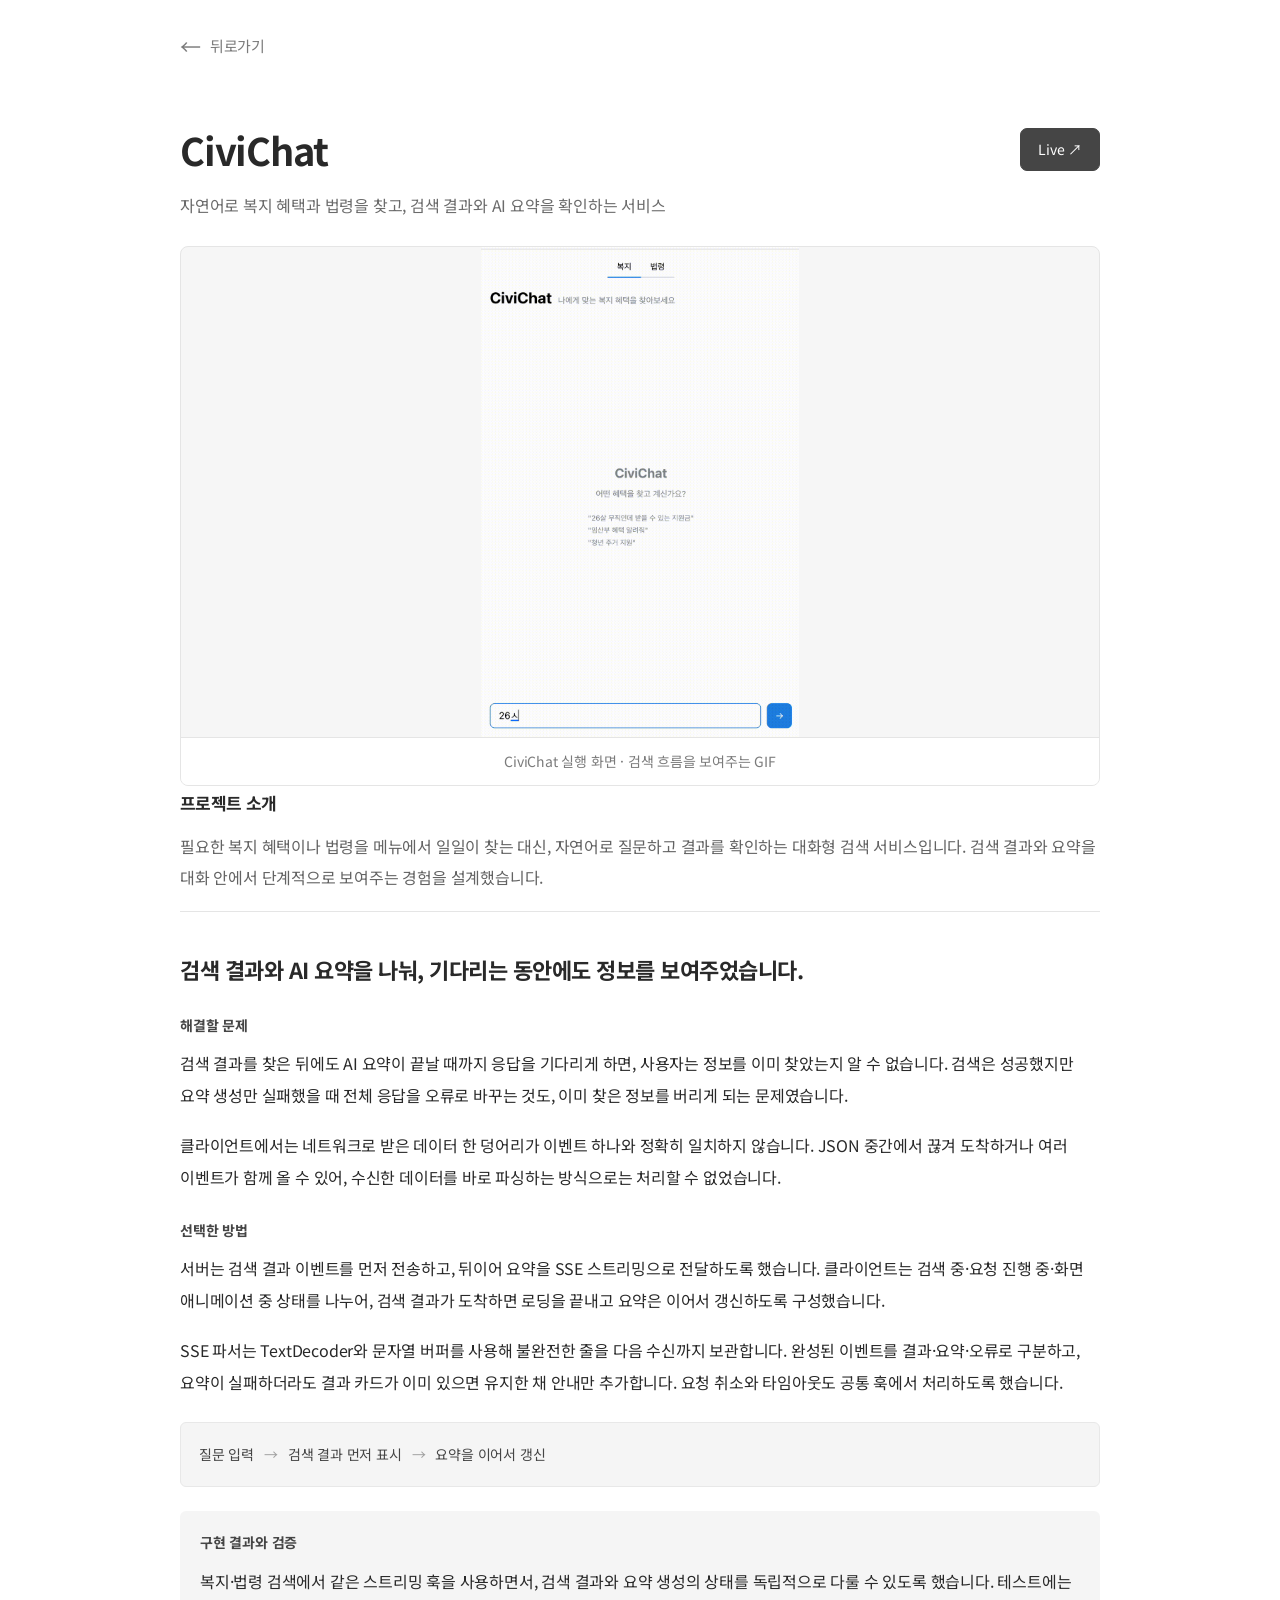
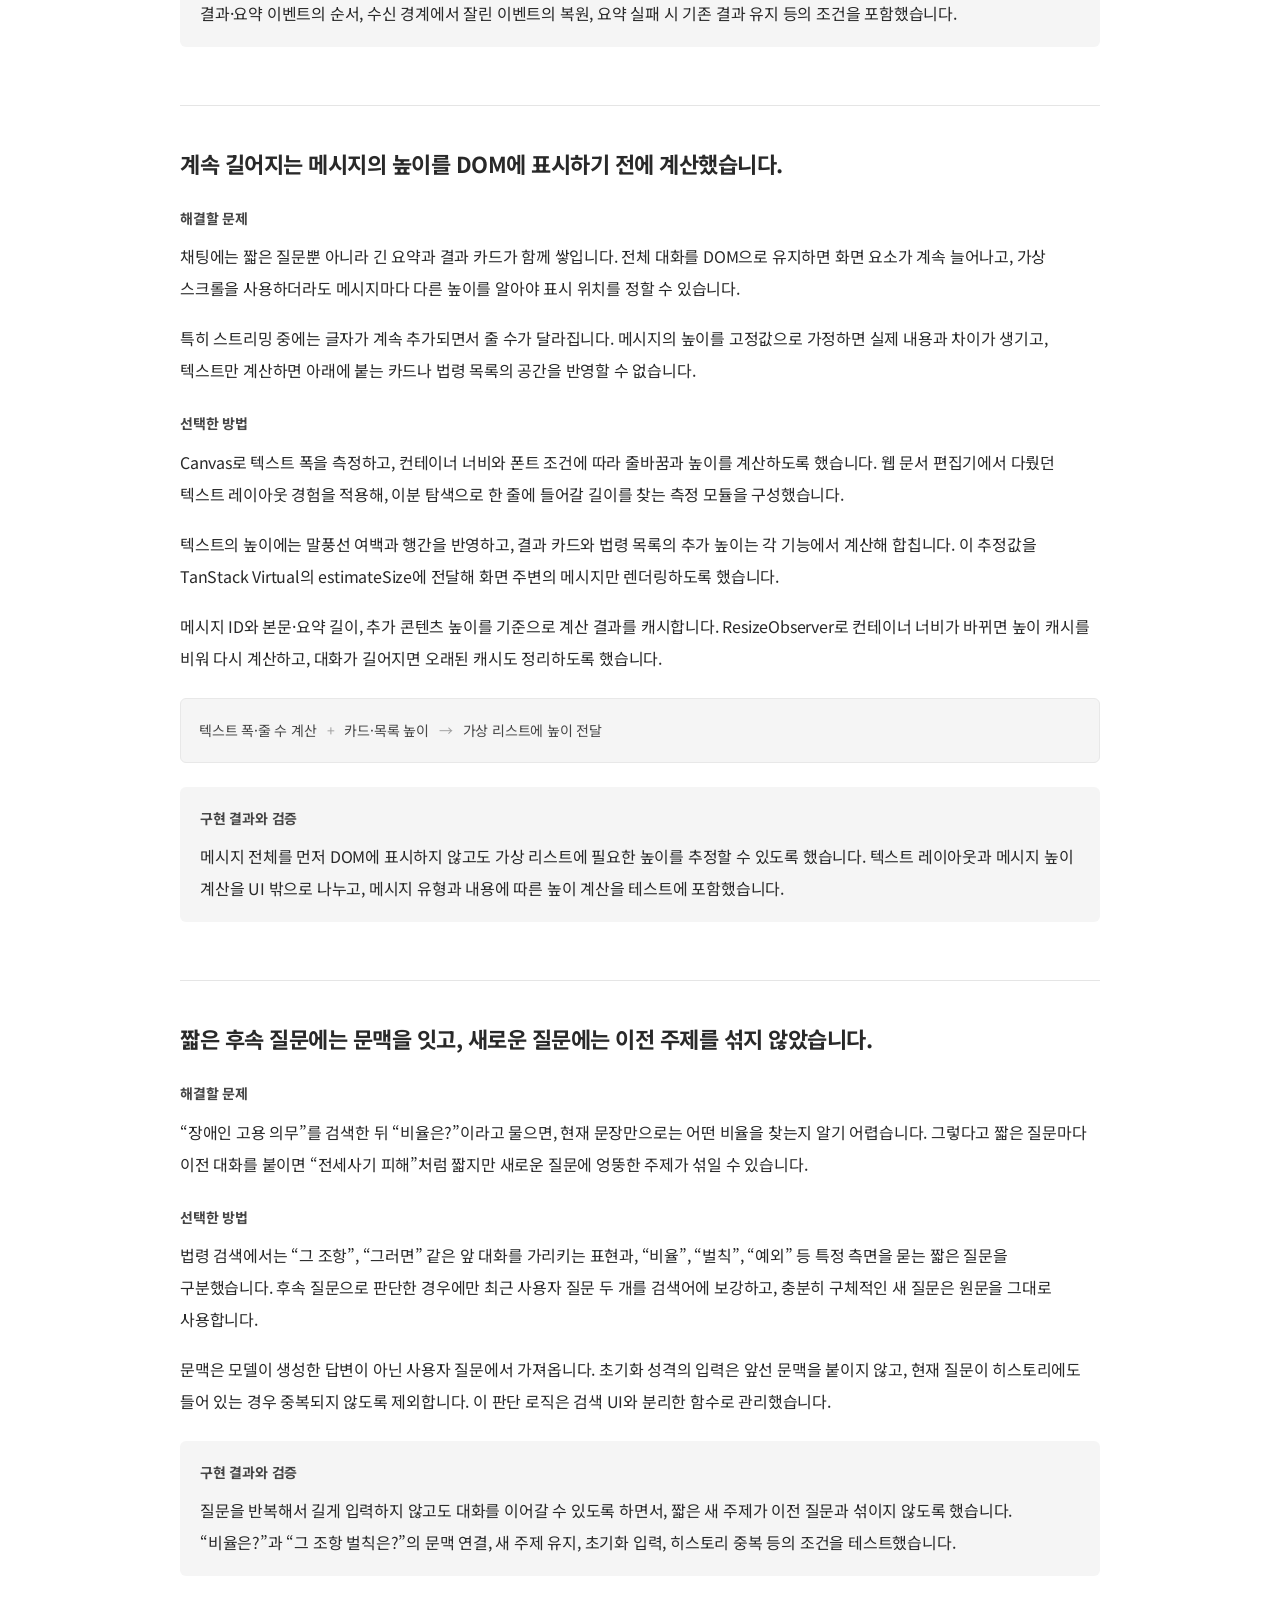
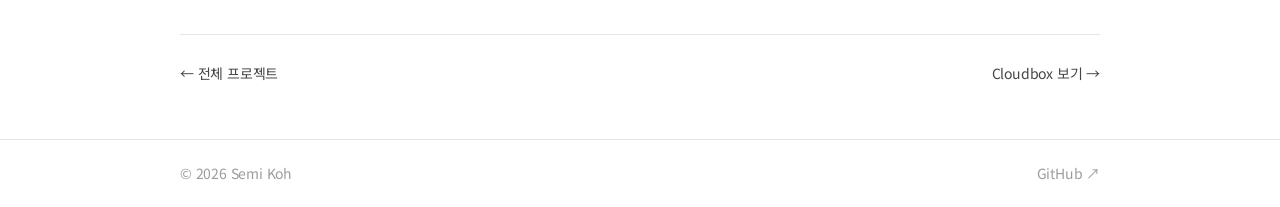
==== commit c33cb13a: "Verify merged contributions and reduce vertical spacing" ====
--- a/project-civichat.html
+++ b/project-civichat.html
@@ -1,4 +1,4 @@
-<!doctype html><html lang="ko"><head><meta charset="utf-8"><meta name="viewport" content="width=device-width, initial-scale=1"><meta name="description" content="고세미의 프론트엔드 개발 포트폴리오. 렌더링 성능, 복잡한 UI, 오픈소스 기여를 소개합니다."><title>CiviChat · 고세미</title><link rel="stylesheet" href="style.css?v=20261123-17"></head><body><a class="skip" href="#main">본문 바로가기</a><header class="portfolio-back-header"><div class="wrap"><a href="projects.html" aria-label="프로젝트 목록으로 돌아가기"><span aria-hidden="true">←</span> 뒤로가기</a></div></header><main id="main" class="wrap"><article class="project-page project-detail"><header class="project-page-heading"><div class="project-title-row"><h1>CiviChat</h1><a class="button primary project-demo-button" href="https://civichat-kappa.vercel.app" target="_blank" rel="noopener noreferrer">Live ↗</a></div><p>자연어로 복지 혜택과 법령을 찾고, 검색 결과와 AI 요약을 확인하는 서비스</p></header><figure class="project-showcase civichat"><img src="assets/civichat.gif" alt="CiviChat 실행 화면"><figcaption>CiviChat 실행 화면 · 검색 흐름을 보여주는 GIF</figcaption></figure><section class="project-overview"><h2>프로젝트 소개</h2><p>필요한 복지 혜택이나 법령을 메뉴에서 일일이 찾는 대신, 자연어로 질문하고 결과를 확인하는 대화형 검색 서비스입니다. 검색 결과와 요약을 대화 안에서 단계적으로 보여주는 경험을 설계했습니다.</p></section><section class="project-cases">
+<!doctype html><html lang="ko"><head><meta charset="utf-8"><meta name="viewport" content="width=device-width, initial-scale=1"><meta name="description" content="고세미의 프론트엔드 개발 포트폴리오. 렌더링 성능, 복잡한 UI, 오픈소스 기여를 소개합니다."><title>CiviChat · 고세미</title><link rel="stylesheet" href="style.css?v=20261123-20"></head><body><a class="skip" href="#main">본문 바로가기</a><header class="portfolio-back-header"><div class="wrap"><a href="projects.html" aria-label="프로젝트 목록으로 돌아가기"><span aria-hidden="true">←</span> 뒤로가기</a></div></header><main id="main" class="wrap"><article class="project-page project-detail"><header class="project-page-heading"><div class="project-title-row"><h1>CiviChat</h1><a class="button primary project-demo-button" href="https://civichat-kappa.vercel.app" target="_blank" rel="noopener noreferrer">Live ↗</a></div><p>자연어로 복지 혜택과 법령을 찾고, 검색 결과와 AI 요약을 확인하는 서비스</p></header><figure class="project-showcase civichat"><img src="assets/civichat.gif" alt="CiviChat 실행 화면"><figcaption>CiviChat 실행 화면 · 검색 흐름을 보여주는 GIF</figcaption></figure><section class="project-overview"><h2>프로젝트 소개</h2><p>필요한 복지 혜택이나 법령을 메뉴에서 일일이 찾는 대신, 자연어로 질문하고 결과를 확인하는 대화형 검색 서비스입니다. 검색 결과와 요약을 대화 안에서 단계적으로 보여주는 경험을 설계했습니다.</p></section><section class="project-cases">
 <section class="project-case"><h3>검색 결과와 AI 요약을 나눠, 기다리는 동안에도 정보를 보여주었습니다.</h3>
 <div><h4>해결할 문제</h4><p>검색 결과를 찾은 뒤에도 AI 요약이 끝날 때까지 응답을 기다리게 하면, 사용자는 정보를 이미 찾았는지 알 수 없습니다. 검색은 성공했지만 요약 생성만 실패했을 때 전체 응답을 오류로 바꾸는 것도, 이미 찾은 정보를 버리게 되는 문제였습니다.</p><p>클라이언트에서는 네트워크로 받은 데이터 한 덩어리가 이벤트 하나와 정확히 일치하지 않습니다. JSON 중간에서 끊겨 도착하거나 여러 이벤트가 함께 올 수 있어, 수신한 데이터를 바로 파싱하는 방식으로는 처리할 수 없었습니다.</p></div>
 <div><h4>선택한 방법</h4><p>서버는 검색 결과 이벤트를 먼저 전송하고, 뒤이어 요약을 SSE 스트리밍으로 전달하도록 했습니다. 클라이언트는 검색 중·요청 진행 중·화면 애니메이션 중 상태를 나누어, 검색 결과가 도착하면 로딩을 끝내고 요약은 이어서 갱신하도록 구성했습니다.</p><p>SSE 파서는 TextDecoder와 문자열 버퍼를 사용해 불완전한 줄을 다음 수신까지 보관합니다. 완성된 이벤트를 결과·요약·오류로 구분하고, 요약이 실패하더라도 결과 카드가 이미 있으면 유지한 채 안내만 추가합니다. 요청 취소와 타임아웃도 공통 훅에서 처리하도록 했습니다.</p></div>
--- a/style.css
+++ b/style.css
@@ -283,3 +283,28 @@
 .career-summary-points .career-inline-link{display:inline;color:#777;font-size:14px;font-weight:400;white-space:nowrap;margin-left:6px;text-decoration:none}
 .career-summary-points .career-inline-link:hover{color:var(--ink);text-decoration:underline;text-underline-offset:3px}
 .career-summary-points .career-inline-link:focus-visible{outline:2px solid var(--ink);outline-offset:3px}
+
+.oss-repository-heading h3{font-size:17px;letter-spacing:-.25px}
+
+/* Tighter vertical rhythm, preserving readable text spacing. */
+.portfolio-introduction{padding:32px 0 28px}
+.intro-heading-row{margin-bottom:14px}
+.work-overview{padding-bottom:18px}
+.selected-work-title{margin-top:20px}
+.portfolio-document .career{padding:20px 0 24px}
+.career-page .career-company{margin-bottom:16px}
+.career-project+.career-project{margin-top:24px}
+.career-summary-points{margin-top:7px}
+.career-summary-points li{margin:5px 0}
+.personal-projects{margin-top:24px}
+.home-section{padding:24px 0 28px}
+.home-section-head{margin-bottom:18px}
+.additional-heading{margin-bottom:18px}
+.oss-repository-summary{padding-top:15px;padding-bottom:15px}
+.oss-expand-control{top:15px}
+.oss-repository-content{padding-bottom:18px}
+.section{margin-bottom:26px}
+.projects-heading{padding:30px 0 24px}
+.project-case{padding:24px 0 26px}
+footer{margin-top:26px;padding:20px 0}
+@media(max-width:700px){.portfolio-introduction{padding:26px 0 24px}.portfolio-document .career{padding:18px 0 21px}.oss-repository-summary{padding-top:14px;padding-bottom:14px}.oss-expand-control{top:14px}}
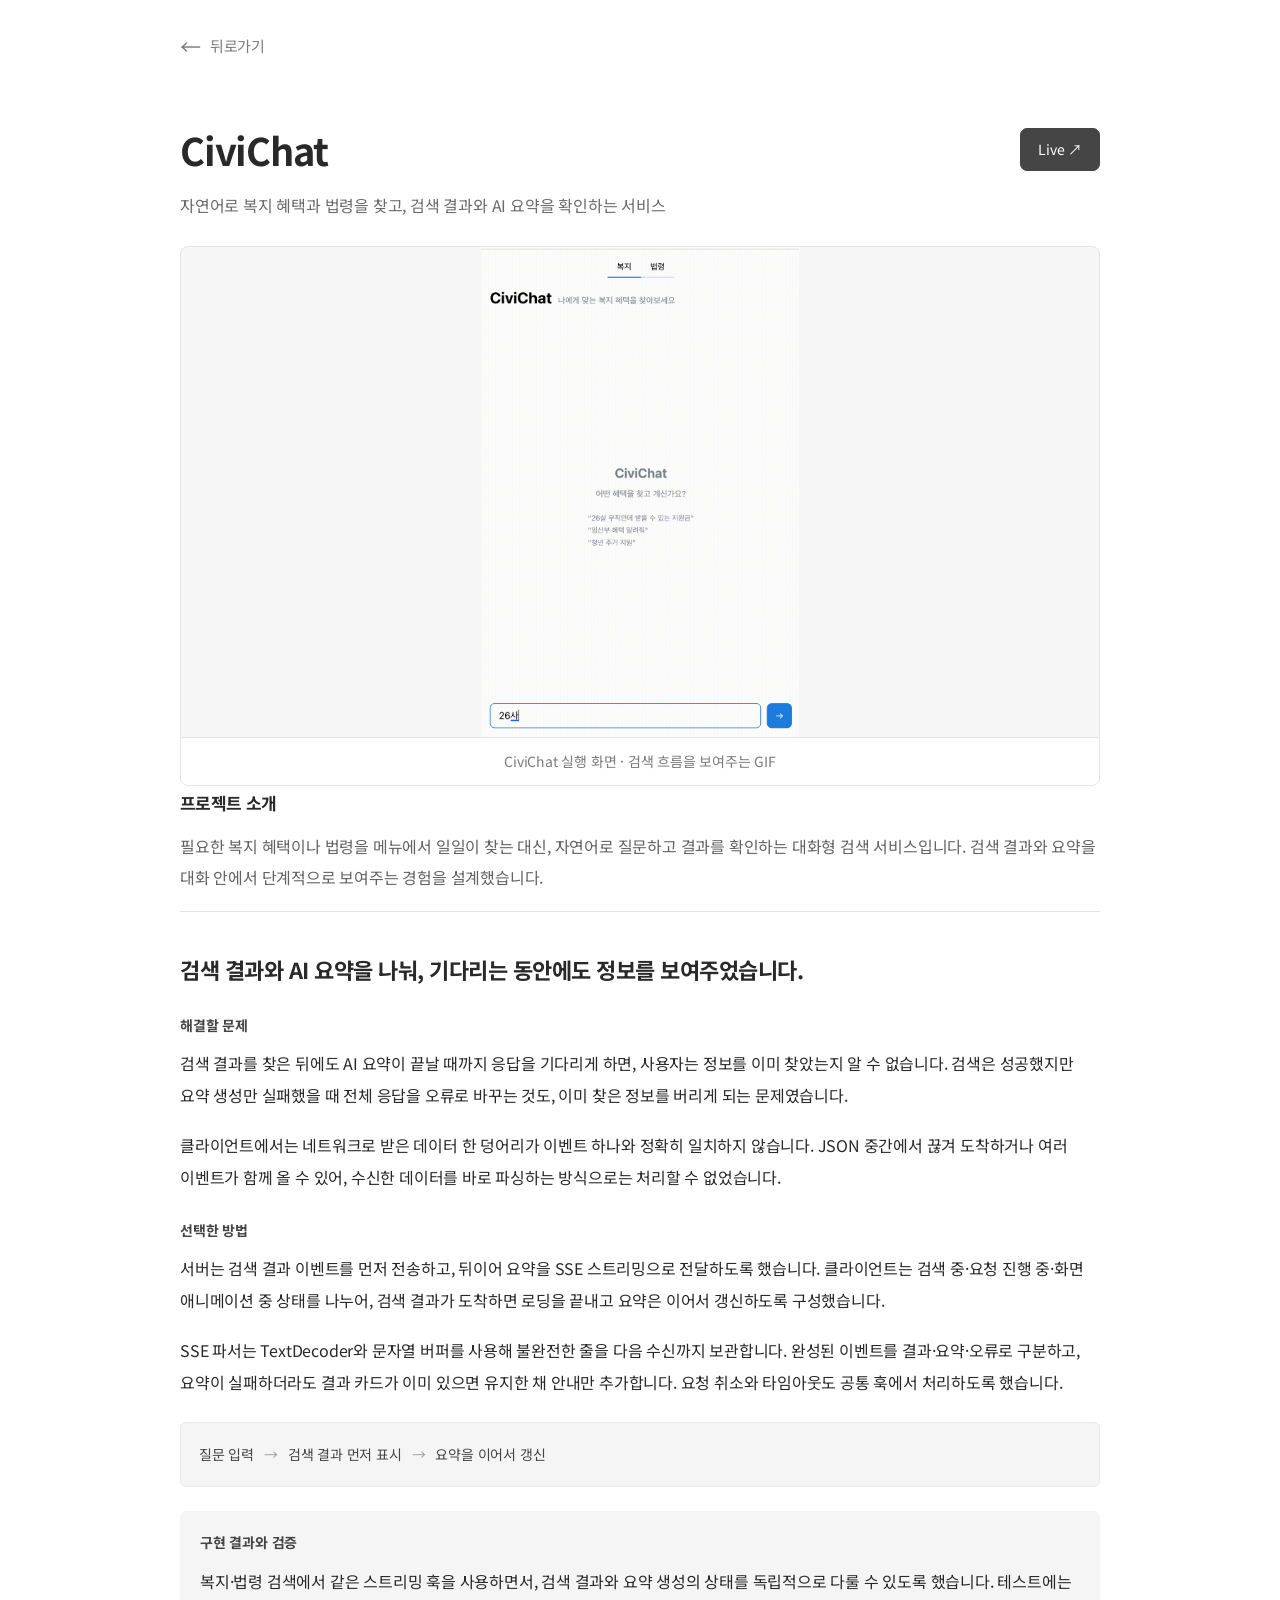
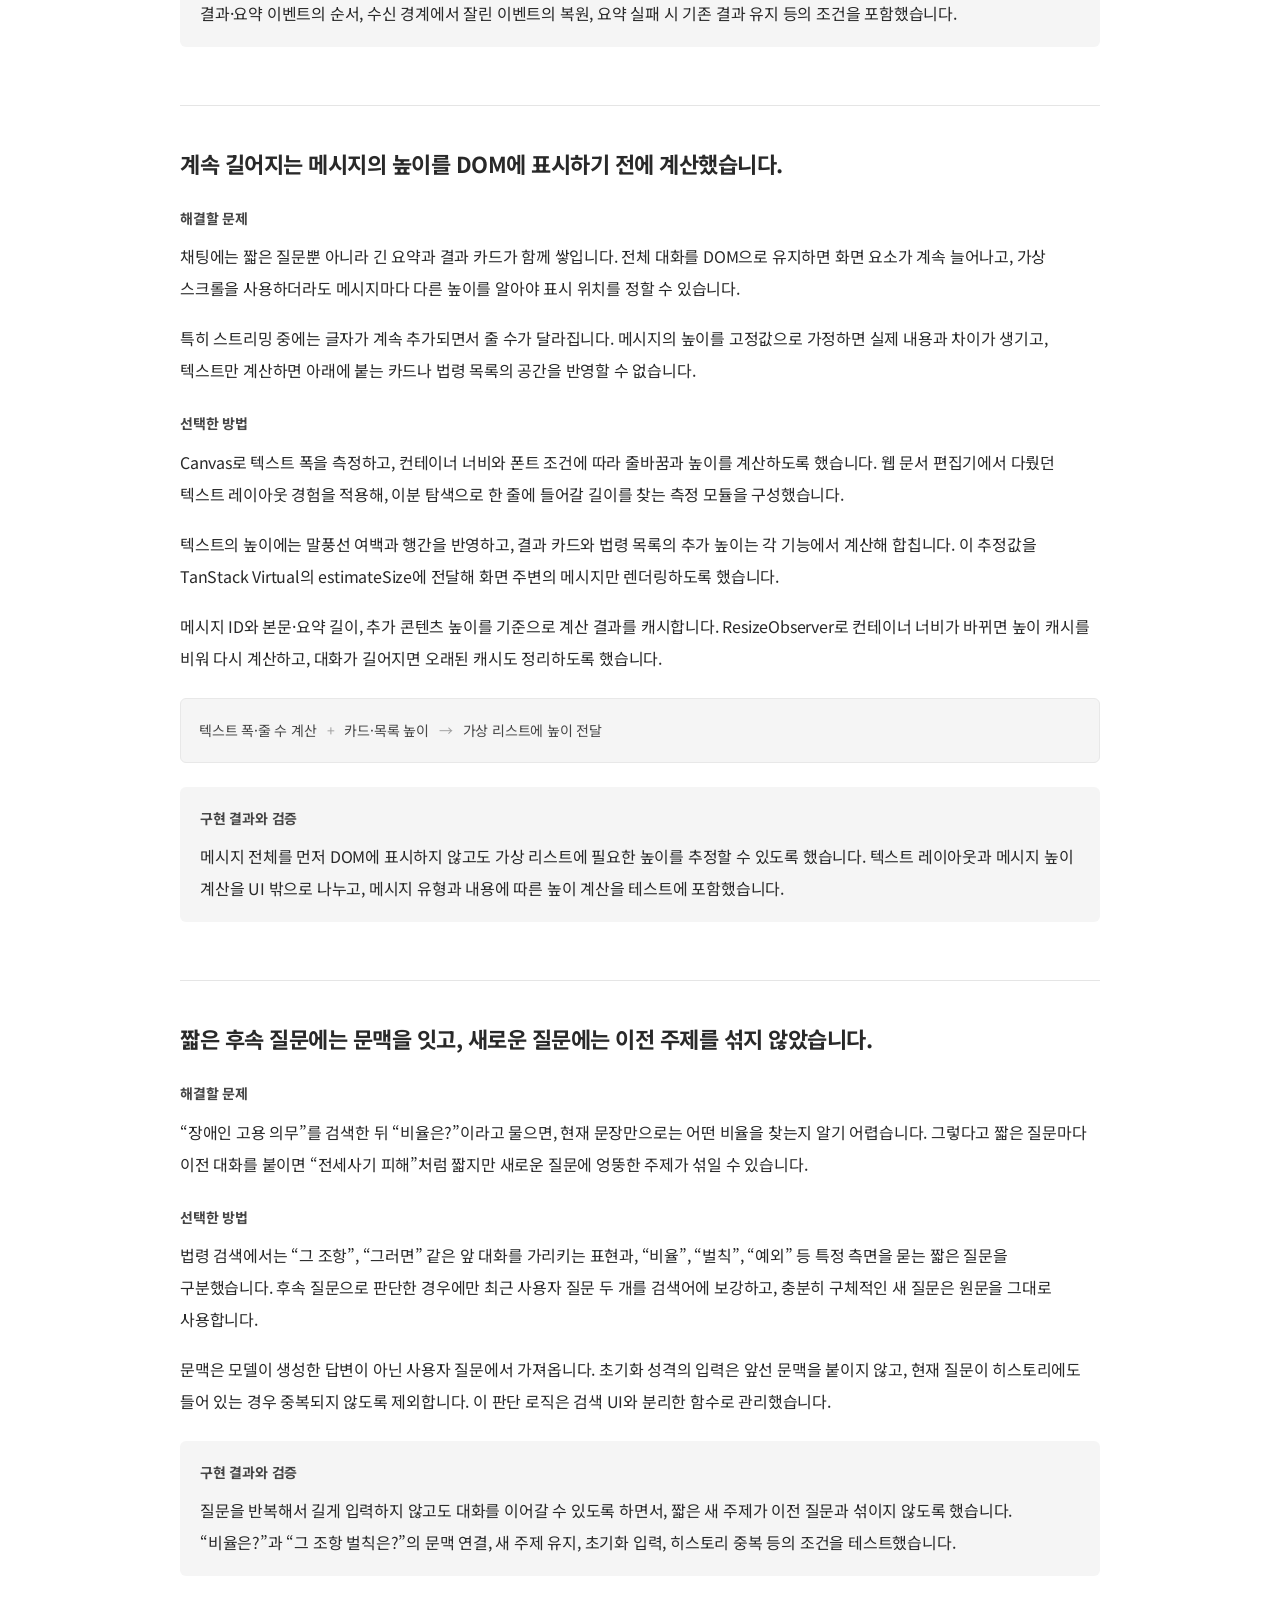
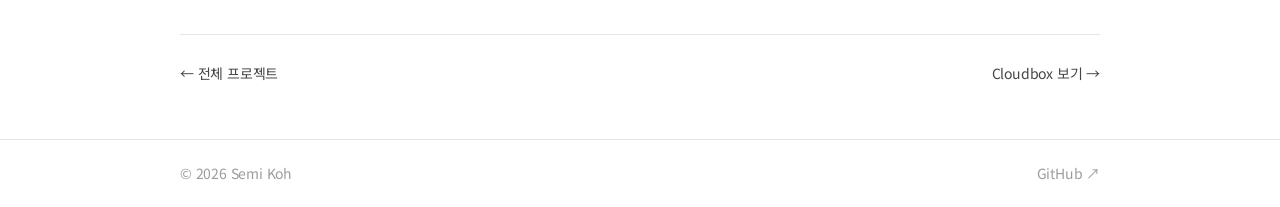
==== commit b8d70deb: "Add company project case studies and implementation diagrams" ====
--- a/project-civichat.html
+++ b/project-civichat.html
@@ -1,4 +1,4 @@
-<!doctype html><html lang="ko"><head><meta charset="utf-8"><meta name="viewport" content="width=device-width, initial-scale=1"><meta name="description" content="고세미의 프론트엔드 개발 포트폴리오. 렌더링 성능, 복잡한 UI, 오픈소스 기여를 소개합니다."><title>CiviChat · 고세미</title><link rel="stylesheet" href="style.css?v=20261123-20"></head><body><a class="skip" href="#main">본문 바로가기</a><header class="portfolio-back-header"><div class="wrap"><a href="projects.html" aria-label="프로젝트 목록으로 돌아가기"><span aria-hidden="true">←</span> 뒤로가기</a></div></header><main id="main" class="wrap"><article class="project-page project-detail"><header class="project-page-heading"><div class="project-title-row"><h1>CiviChat</h1><a class="button primary project-demo-button" href="https://civichat-kappa.vercel.app" target="_blank" rel="noopener noreferrer">Live ↗</a></div><p>자연어로 복지 혜택과 법령을 찾고, 검색 결과와 AI 요약을 확인하는 서비스</p></header><figure class="project-showcase civichat"><img src="assets/civichat.gif" alt="CiviChat 실행 화면"><figcaption>CiviChat 실행 화면 · 검색 흐름을 보여주는 GIF</figcaption></figure><section class="project-overview"><h2>프로젝트 소개</h2><p>필요한 복지 혜택이나 법령을 메뉴에서 일일이 찾는 대신, 자연어로 질문하고 결과를 확인하는 대화형 검색 서비스입니다. 검색 결과와 요약을 대화 안에서 단계적으로 보여주는 경험을 설계했습니다.</p></section><section class="project-cases">
+<!doctype html><html lang="ko"><head><meta charset="utf-8"><meta name="viewport" content="width=device-width, initial-scale=1"><meta name="description" content="고세미의 프론트엔드 개발 포트폴리오. 렌더링 성능, 복잡한 UI, 오픈소스 기여를 소개합니다."><title>CiviChat · 고세미</title><link rel="stylesheet" href="style.css?v=20261123-21"></head><body><a class="skip" href="#main">본문 바로가기</a><header class="portfolio-back-header"><div class="wrap"><a href="projects.html" aria-label="프로젝트 목록으로 돌아가기"><span aria-hidden="true">←</span> 뒤로가기</a></div></header><main id="main" class="wrap"><article class="project-page project-detail"><header class="project-page-heading"><div class="project-title-row"><h1>CiviChat</h1><a class="button primary project-demo-button" href="https://civichat-kappa.vercel.app" target="_blank" rel="noopener noreferrer">Live ↗</a></div><p>자연어로 복지 혜택과 법령을 찾고, 검색 결과와 AI 요약을 확인하는 서비스</p></header><figure class="project-showcase civichat"><img src="assets/civichat.gif" alt="CiviChat 실행 화면"><figcaption>CiviChat 실행 화면 · 검색 흐름을 보여주는 GIF</figcaption></figure><section class="project-overview"><h2>프로젝트 소개</h2><p>필요한 복지 혜택이나 법령을 메뉴에서 일일이 찾는 대신, 자연어로 질문하고 결과를 확인하는 대화형 검색 서비스입니다. 검색 결과와 요약을 대화 안에서 단계적으로 보여주는 경험을 설계했습니다.</p></section><section class="project-cases">
 <section class="project-case"><h3>검색 결과와 AI 요약을 나눠, 기다리는 동안에도 정보를 보여주었습니다.</h3>
 <div><h4>해결할 문제</h4><p>검색 결과를 찾은 뒤에도 AI 요약이 끝날 때까지 응답을 기다리게 하면, 사용자는 정보를 이미 찾았는지 알 수 없습니다. 검색은 성공했지만 요약 생성만 실패했을 때 전체 응답을 오류로 바꾸는 것도, 이미 찾은 정보를 버리게 되는 문제였습니다.</p><p>클라이언트에서는 네트워크로 받은 데이터 한 덩어리가 이벤트 하나와 정확히 일치하지 않습니다. JSON 중간에서 끊겨 도착하거나 여러 이벤트가 함께 올 수 있어, 수신한 데이터를 바로 파싱하는 방식으로는 처리할 수 없었습니다.</p></div>
 <div><h4>선택한 방법</h4><p>서버는 검색 결과 이벤트를 먼저 전송하고, 뒤이어 요약을 SSE 스트리밍으로 전달하도록 했습니다. 클라이언트는 검색 중·요청 진행 중·화면 애니메이션 중 상태를 나누어, 검색 결과가 도착하면 로딩을 끝내고 요약은 이어서 갱신하도록 구성했습니다.</p><p>SSE 파서는 TextDecoder와 문자열 버퍼를 사용해 불완전한 줄을 다음 수신까지 보관합니다. 완성된 이벤트를 결과·요약·오류로 구분하고, 요약이 실패하더라도 결과 카드가 이미 있으면 유지한 채 안내만 추가합니다. 요청 취소와 타임아웃도 공통 훅에서 처리하도록 했습니다.</p></div>
--- a/style.css
+++ b/style.css
@@ -308,3 +308,104 @@
 .project-case{padding:24px 0 26px}
 footer{margin-top:26px;padding:20px 0}
 @media(max-width:700px){.portfolio-introduction{padding:26px 0 24px}.portfolio-document .career{padding:18px 0 21px}.oss-repository-summary{padding-top:14px;padding-bottom:14px}.oss-expand-control{top:14px}}
+
+/* Work projects: editorial case studies and implementation diagrams. */
+.work-heading-link{display:flex;align-items:baseline;justify-content:space-between;gap:10px 20px;flex-wrap:wrap;margin-bottom:7px}
+.career-page .work-heading-link .career-project-name{margin:0}
+.work-heading-link>a{font-size:14px;color:#686868;white-space:nowrap;text-decoration:underline;text-decoration-color:#c7c7c7;text-underline-offset:4px}
+.work-project-list{margin:0 0 36px}
+.project-list-label{font-size:18px;font-weight:600;margin:0 0 17px;letter-spacing:-.4px}
+.work-card-visual{height:174px;padding:24px;background:#f3f4f5;border-bottom:1px solid #e8e8e8;display:flex;flex-direction:column;justify-content:space-between;color:#555}
+.work-card-caption{font-size:14px;color:#777}
+.work-card-structure{display:flex;gap:8px;align-items:center}
+.work-card-structure>span{flex:1;display:flex;align-items:center;justify-content:center;min-height:54px;padding:8px 4px;background:#fff;border:1px solid #dedfe1;border-radius:5px;font-size:14px;text-align:center}
+.work-card-structure>span:last-child{background:#e8ebed;border-color:#d8dcdf;color:#333}
+.ticket-cover{background:#f4f3f2}.ticket-cover .work-card-structure>span:last-child{background:#eae6e1;border-color:#ded8d0}
+.office-cover{background:#f2f3f4}.office-cover .work-card-structure>span:last-child{background:#e5e9ed;border-color:#d7dde3}
+.work-project-card .project-card-body{padding:21px 23px}
+.work-project-card .project-card-body h2{font-size:21px;margin-bottom:10px}
+.work-project-card .project-card-body>p{font-size:16px;min-height:0;line-height:1.85}
+.work-detail{padding-top:20px;padding-bottom:18px}
+.work-detail-heading{padding:0 0 26px}
+.work-company{font-size:14px;color:#7b7b7b;margin:0 0 10px}
+.work-detail-heading h1{font-size:36px;line-height:1.4;letter-spacing:-1.2px;margin:0 0 12px}
+.work-subtitle{font-size:18px;line-height:1.9;color:#555;margin:0 0 16px;max-width:790px}
+.work-role{font-size:15px;line-height:1.85;color:#6b6b6b;margin:0 0 14px}
+.work-tags{display:flex;gap:7px;flex-wrap:wrap}
+.work-tags span{font-size:14px;color:#666;background:#f4f4f4;border:1px solid #e7e7e7;border-radius:4px;line-height:1.6;padding:3px 9px}
+.work-product-links{display:flex;flex-wrap:wrap;gap:8px 20px;margin-top:16px;font-size:14px;color:#666}
+.work-product-links a,.work-text-link{text-decoration:underline;text-decoration-color:#b7c4d6;text-underline-offset:4px}
+.work-visual{margin:0 0 27px}
+.work-visual>div{padding:27px 30px;background:#f6f7f8;border:1px solid #e3e5e7;border-radius:8px}
+.work-visual figcaption{font-size:14px;color:#7a7a7a;margin:8px 0 0;text-align:center}
+.diagram-heading{display:flex;justify-content:space-between;align-items:baseline;gap:12px 24px;flex-wrap:wrap;padding-bottom:20px;font-size:17px;font-weight:500;letter-spacing:-.4px}
+.diagram-label{font-size:14px;color:#7a7e83;font-weight:400;letter-spacing:0}
+.layout-source{max-width:550px;margin:0 auto 20px;padding:15px 18px;background:#fff;border:1px solid #d9dde0;border-radius:5px;text-align:center;font-size:17px}
+.layout-source>span{display:block;font-size:14px;color:#7b7b7b;margin-top:2px}
+.render-branches{display:grid;grid-template-columns:1fr 1fr;gap:18px;position:relative}
+.render-branch{background:#fff;border:1px solid #dce0e3;border-radius:6px;padding:17px 20px}
+.render-branch h2{font-size:24px;font-weight:600;margin:0 0 14px;line-height:1.5}
+.render-branch p{font-size:14px;color:#6e6e6e;line-height:1.8;margin:13px 0 0}
+.mini-graph{height:74px;position:relative;background:linear-gradient(#e3e6e9,#e3e6e9) center/68% 1px no-repeat}
+.mini-graph i{position:absolute;width:30px;height:21px;left:44%;top:0;border:1px solid #c1c9d0;border-radius:4px;background:#edf0f3}
+.mini-graph i:nth-child(2){left:12%;top:27px}.mini-graph i:nth-child(3){left:44%;top:27px}.mini-graph i:nth-child(4){left:76%;top:27px}.mini-graph i:nth-child(5){left:12%;top:54px}.mini-graph i:nth-child(6){left:44%;top:54px}.mini-graph i:nth-child(7){left:76%;top:54px}
+.node-focus{height:74px;display:flex;flex-direction:column;justify-content:center;align-items:center;gap:4px;border:1px solid #adb8c3;background:#f7f9fb;border-radius:5px}
+.node-focus span{font-size:16px;color:#424b55}.node-focus b{font-size:14px;font-weight:400;color:#78828e}
+.diagram-footnote{font-size:14px;color:#73777b;text-align:center;margin:17px 0 0;line-height:1.8}
+.integration-sources{display:grid;grid-template-columns:repeat(3,1fr);gap:14px;margin-bottom:20px}
+.integration-sources>div{background:#fff;border:1px solid #dde0e3;border-radius:5px;padding:16px;text-align:center}
+.integration-sources strong{display:block;font-size:20px;font-weight:500}.integration-sources span{display:block;font-size:14px;color:#777;margin-top:3px}
+.integration-core{border:1px solid #cfd5db;border-radius:5px;padding:17px;background:#edf0f3;text-align:center}
+.integration-core h2{font-size:20px;font-weight:500;line-height:1.7;margin:3px 0}.integration-core p{font-size:14px;color:#777;margin:0}
+.language-row{display:flex;justify-content:center;gap:12px 28px;margin-top:18px;flex-wrap:wrap;font-size:15px;color:#656b72}
+.paste-endpoints{display:grid;grid-template-columns:1fr 1fr;gap:20px}
+.paste-endpoints>div{background:#fff;border:1px solid #d9dee3;border-radius:5px;padding:20px}
+.paste-endpoints h2{font-size:21px;font-weight:500;line-height:1.6;margin:3px 0 7px}
+.paste-endpoints p{font-size:14px;color:#777;margin-bottom:16px;line-height:1.8}
+.paste-fragments{display:flex;flex-wrap:wrap;gap:7px}
+.paste-fragments span{font-size:14px;border:1px solid #e0e3e6;border-radius:3px;padding:3px 8px;background:#f4f5f6}
+.document-tree{font-size:14px;display:flex;flex-direction:column;gap:2px;line-height:1.8}
+.document-tree b{font-weight:500}.document-tree span{margin-left:14px;border-left:1px solid #cdd3d9;padding-left:12px;color:#65707d}
+.paste-process{display:flex;justify-content:center;align-items:center;gap:8px 18px;margin-top:20px;flex-wrap:wrap;font-size:14px;color:#67727d}
+.paste-process i{font-style:normal;color:#9aa3ac}
+.work-contents{display:flex;flex-wrap:wrap;gap:8px 26px;border-top:1px solid var(--line);border-bottom:1px solid var(--line);padding:13px 0;margin-bottom:4px;font-size:15px;color:#646464}
+.work-contents a:hover{color:#293f5a;text-decoration:underline;text-underline-offset:4px}
+.work-case{padding:30px 0 28px;border-bottom:1px solid var(--line);scroll-margin-top:24px}
+.work-case h2,.work-testing-note h2{font-size:23px;line-height:1.65;letter-spacing:-.6px;margin:0 0 17px;font-weight:600}
+.work-case>p{font-size:16px;color:#616161;line-height:1.95;margin:0 0 14px;max-width:850px}
+.work-case .work-outcome{border-left:2px solid #a7b1bc;padding:1px 0 1px 17px;margin:19px 0 14px;color:#404850}
+.work-text-link{display:inline-block;font-size:14px;color:#496589;margin-top:3px}
+.work-flow{display:grid;grid-template-columns:repeat(3,minmax(0,1fr));gap:12px;margin:21px 0 23px}
+.work-flow-node{padding:15px 17px;border:1px solid #e1e4e7;background:#f7f8f9;border-radius:4px}
+.work-flow-node strong{display:block;font-size:16px;color:#434b53;font-weight:500;line-height:1.7}
+.work-flow-node span{display:block;font-size:14px;color:#777;line-height:1.8;margin-top:3px}
+.work-evidence{margin:24px 0 20px;border:1px solid #e0e3e6;padding:23px;border-radius:5px}
+.evidence-title{display:flex;align-items:baseline;gap:8px 20px;justify-content:space-between;flex-wrap:wrap;margin-bottom:16px}
+.evidence-title h3{font-size:18px;font-weight:500;margin:0}.evidence-title>span{font-size:14px;color:#888}
+.work-comparison{display:grid;grid-template-columns:1fr 1fr;gap:25px}
+.work-comparison>div{min-width:0}.work-comparison>div>span{font-size:14px;color:#777;display:block}
+.work-comparison strong{font-size:32px;font-weight:500;letter-spacing:-1px;display:block;line-height:1.6;margin-bottom:14px}
+.work-comparison strong small{font-size:16px;font-weight:400;color:#888;letter-spacing:0;margin-left:4px}
+.work-comparison img{display:block;max-width:100%;height:auto;border:1px solid #e4e4e4;border-radius:4px}
+.work-evidence>p{font-size:14px;line-height:1.85;color:#777;margin:17px 0 0}
+.work-stat-pair{display:grid;grid-template-columns:1fr 1fr;align-items:center;gap:25px;margin:23px 0;padding:19px 23px;border-top:1px solid #e0e3e6;border-bottom:1px solid #e0e3e6;background:#f8f9fa}
+.work-stat-pair span{display:block;font-size:14px;color:#777}.work-stat-pair strong{font-size:28px;line-height:1.7;font-weight:500;letter-spacing:-.6px;white-space:nowrap}
+.work-stat-pair small{font-size:16px;color:#858585;font-weight:400;margin:0 3px}
+.work-stat-pair p{font-size:15px;color:#666;line-height:1.9;margin:0}
+.work-testing-note{padding:24px 0 0}.work-testing-note h2{font-size:19px;margin-bottom:11px}.work-testing-note p{font-size:16px;line-height:1.95;color:#666;margin-bottom:0;max-width:850px}
+@media(max-width:700px){
+ .work-heading-link{gap:3px 14px}.work-heading-link>a{font-size:14px}
+ .work-detail{padding-top:12px}.work-detail-heading{padding-bottom:21px}.work-detail-heading h1{font-size:29px;letter-spacing:-.8px}
+ .work-subtitle{font-size:17px}.work-role{font-size:14px}.work-visual>div{padding:20px 17px}
+ .diagram-heading{font-size:16px;padding-bottom:17px;gap:5px}.layout-source{font-size:15px;padding:13px 10px}
+ .render-branches{gap:11px}.render-branch{padding:13px 12px}.render-branch h2{font-size:21px}.render-branch p{font-size:14px}
+ .node-focus b{font-size:14px;text-align:center}.mini-graph i{width:21px;height:18px}
+ .integration-sources{gap:8px}.integration-sources>div{padding:13px 5px}.integration-sources strong{font-size:17px}.integration-sources span{font-size:14px}
+ .integration-core h2{font-size:17px}.language-row{gap:10px 17px}
+ .paste-endpoints{grid-template-columns:1fr;gap:13px}.paste-endpoints>div{padding:16px}.paste-endpoints h2{font-size:20px}
+ .work-contents{gap:8px 19px;font-size:14px}.work-case{padding:24px 0}.work-case h2{font-size:21px;margin-bottom:14px}
+ .work-flow{grid-template-columns:1fr;gap:8px;margin:18px 0}.work-flow-node{padding:12px 15px}
+ .work-flow-node span{margin-top:1px}.work-evidence{padding:17px}.work-comparison{gap:14px}.work-comparison strong{font-size:27px}.work-comparison strong small{font-size:14px}
+ .work-stat-pair{grid-template-columns:1fr;gap:8px;padding:16px 18px}.work-stat-pair strong{font-size:26px}
+ .work-testing-note h2{font-size:19px}.work-card-visual{height:156px;padding:20px}.work-card-structure{gap:7px}
+}
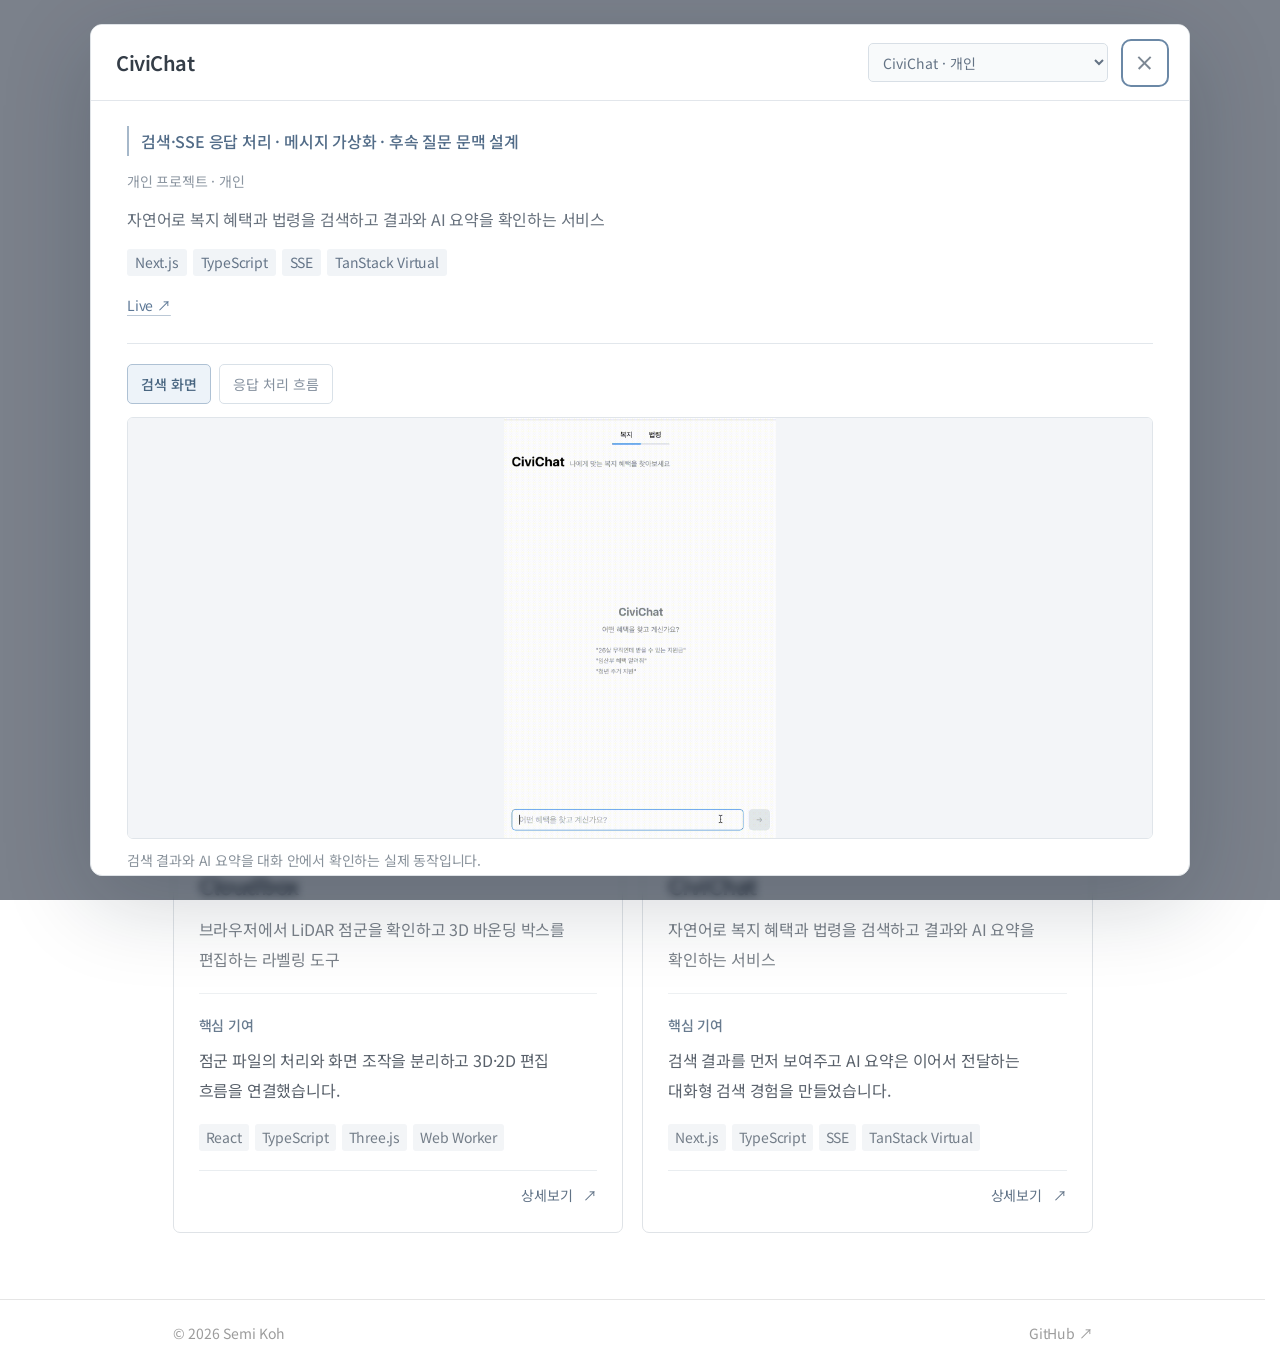
==== commit f90aa445: "Present selected work in project dialogs" ====
--- a/project-civichat.html
+++ b/project-civichat.html
@@ -1,4 +1,4 @@
-<!doctype html><html lang="ko"><head><meta charset="utf-8"><meta name="viewport" content="width=device-width, initial-scale=1"><meta name="description" content="고세미의 프론트엔드 개발 포트폴리오. 렌더링 성능, 복잡한 UI, 오픈소스 기여를 소개합니다."><title>CiviChat · 고세미</title><link rel="stylesheet" href="style.css?v=20261123-21"></head><body><a class="skip" href="#main">본문 바로가기</a><header class="portfolio-back-header"><div class="wrap"><a href="projects.html" aria-label="프로젝트 목록으로 돌아가기"><span aria-hidden="true">←</span> 뒤로가기</a></div></header><main id="main" class="wrap"><article class="project-page project-detail"><header class="project-page-heading"><div class="project-title-row"><h1>CiviChat</h1><a class="button primary project-demo-button" href="https://civichat-kappa.vercel.app" target="_blank" rel="noopener noreferrer">Live ↗</a></div><p>자연어로 복지 혜택과 법령을 찾고, 검색 결과와 AI 요약을 확인하는 서비스</p></header><figure class="project-showcase civichat"><img src="assets/civichat.gif" alt="CiviChat 실행 화면"><figcaption>CiviChat 실행 화면 · 검색 흐름을 보여주는 GIF</figcaption></figure><section class="project-overview"><h2>프로젝트 소개</h2><p>필요한 복지 혜택이나 법령을 메뉴에서 일일이 찾는 대신, 자연어로 질문하고 결과를 확인하는 대화형 검색 서비스입니다. 검색 결과와 요약을 대화 안에서 단계적으로 보여주는 경험을 설계했습니다.</p></section><section class="project-cases">
+<!doctype html><html lang="ko"><head><meta charset="utf-8"><meta name="viewport" content="width=device-width, initial-scale=1"><meta name="description" content="고세미의 프론트엔드 개발 포트폴리오. 렌더링 성능, 복잡한 UI, 오픈소스 기여를 소개합니다."><title>CiviChat · 고세미</title><link rel="stylesheet" href="style.css?v=20261123-21"><script src="project-route.js?v=20261123-1" data-project="civichat" defer></script></head><body><a class="skip" href="#main">본문 바로가기</a><header class="portfolio-back-header"><div class="wrap"><a href="projects.html" aria-label="프로젝트 목록으로 돌아가기"><span aria-hidden="true">←</span> 뒤로가기</a></div></header><main id="main" class="wrap"><article class="project-page project-detail"><header class="project-page-heading"><div class="project-title-row"><h1>CiviChat</h1><a class="button primary project-demo-button" href="https://civichat-kappa.vercel.app" target="_blank" rel="noopener noreferrer">Live ↗</a></div><p>자연어로 복지 혜택과 법령을 찾고, 검색 결과와 AI 요약을 확인하는 서비스</p></header><figure class="project-showcase civichat"><img src="assets/civichat.gif" alt="CiviChat 실행 화면"><figcaption>CiviChat 실행 화면 · 검색 흐름을 보여주는 GIF</figcaption></figure><section class="project-overview"><h2>프로젝트 소개</h2><p>필요한 복지 혜택이나 법령을 메뉴에서 일일이 찾는 대신, 자연어로 질문하고 결과를 확인하는 대화형 검색 서비스입니다. 검색 결과와 요약을 대화 안에서 단계적으로 보여주는 경험을 설계했습니다.</p></section><section class="project-cases">
 <section class="project-case"><h3>검색 결과와 AI 요약을 나눠, 기다리는 동안에도 정보를 보여주었습니다.</h3>
 <div><h4>해결할 문제</h4><p>검색 결과를 찾은 뒤에도 AI 요약이 끝날 때까지 응답을 기다리게 하면, 사용자는 정보를 이미 찾았는지 알 수 없습니다. 검색은 성공했지만 요약 생성만 실패했을 때 전체 응답을 오류로 바꾸는 것도, 이미 찾은 정보를 버리게 되는 문제였습니다.</p><p>클라이언트에서는 네트워크로 받은 데이터 한 덩어리가 이벤트 하나와 정확히 일치하지 않습니다. JSON 중간에서 끊겨 도착하거나 여러 이벤트가 함께 올 수 있어, 수신한 데이터를 바로 파싱하는 방식으로는 처리할 수 없었습니다.</p></div>
 <div><h4>선택한 방법</h4><p>서버는 검색 결과 이벤트를 먼저 전송하고, 뒤이어 요약을 SSE 스트리밍으로 전달하도록 했습니다. 클라이언트는 검색 중·요청 진행 중·화면 애니메이션 중 상태를 나누어, 검색 결과가 도착하면 로딩을 끝내고 요약은 이어서 갱신하도록 구성했습니다.</p><p>SSE 파서는 TextDecoder와 문자열 버퍼를 사용해 불완전한 줄을 다음 수신까지 보관합니다. 완성된 이벤트를 결과·요약·오류로 구분하고, 요약이 실패하더라도 결과 카드가 이미 있으면 유지한 채 안내만 추가합니다. 요청 취소와 타임아웃도 공통 훅에서 처리하도록 했습니다.</p></div>
